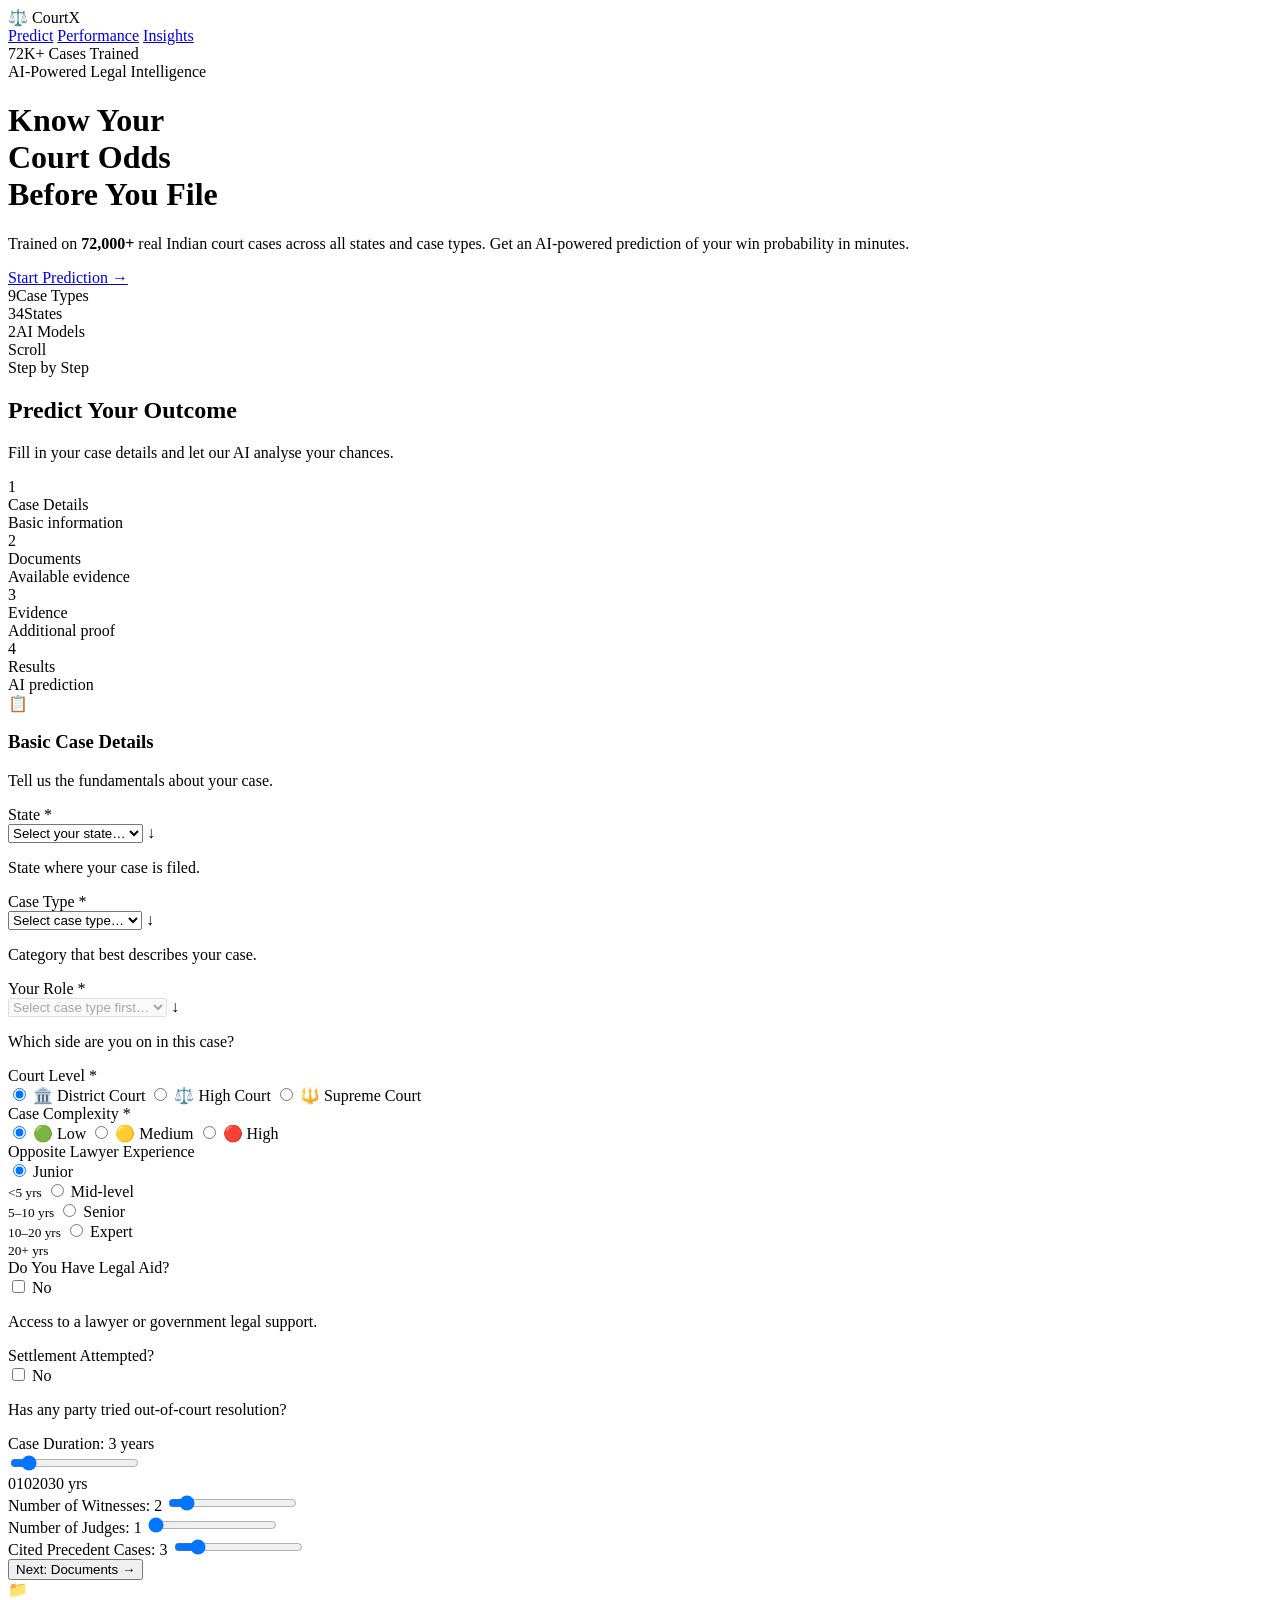
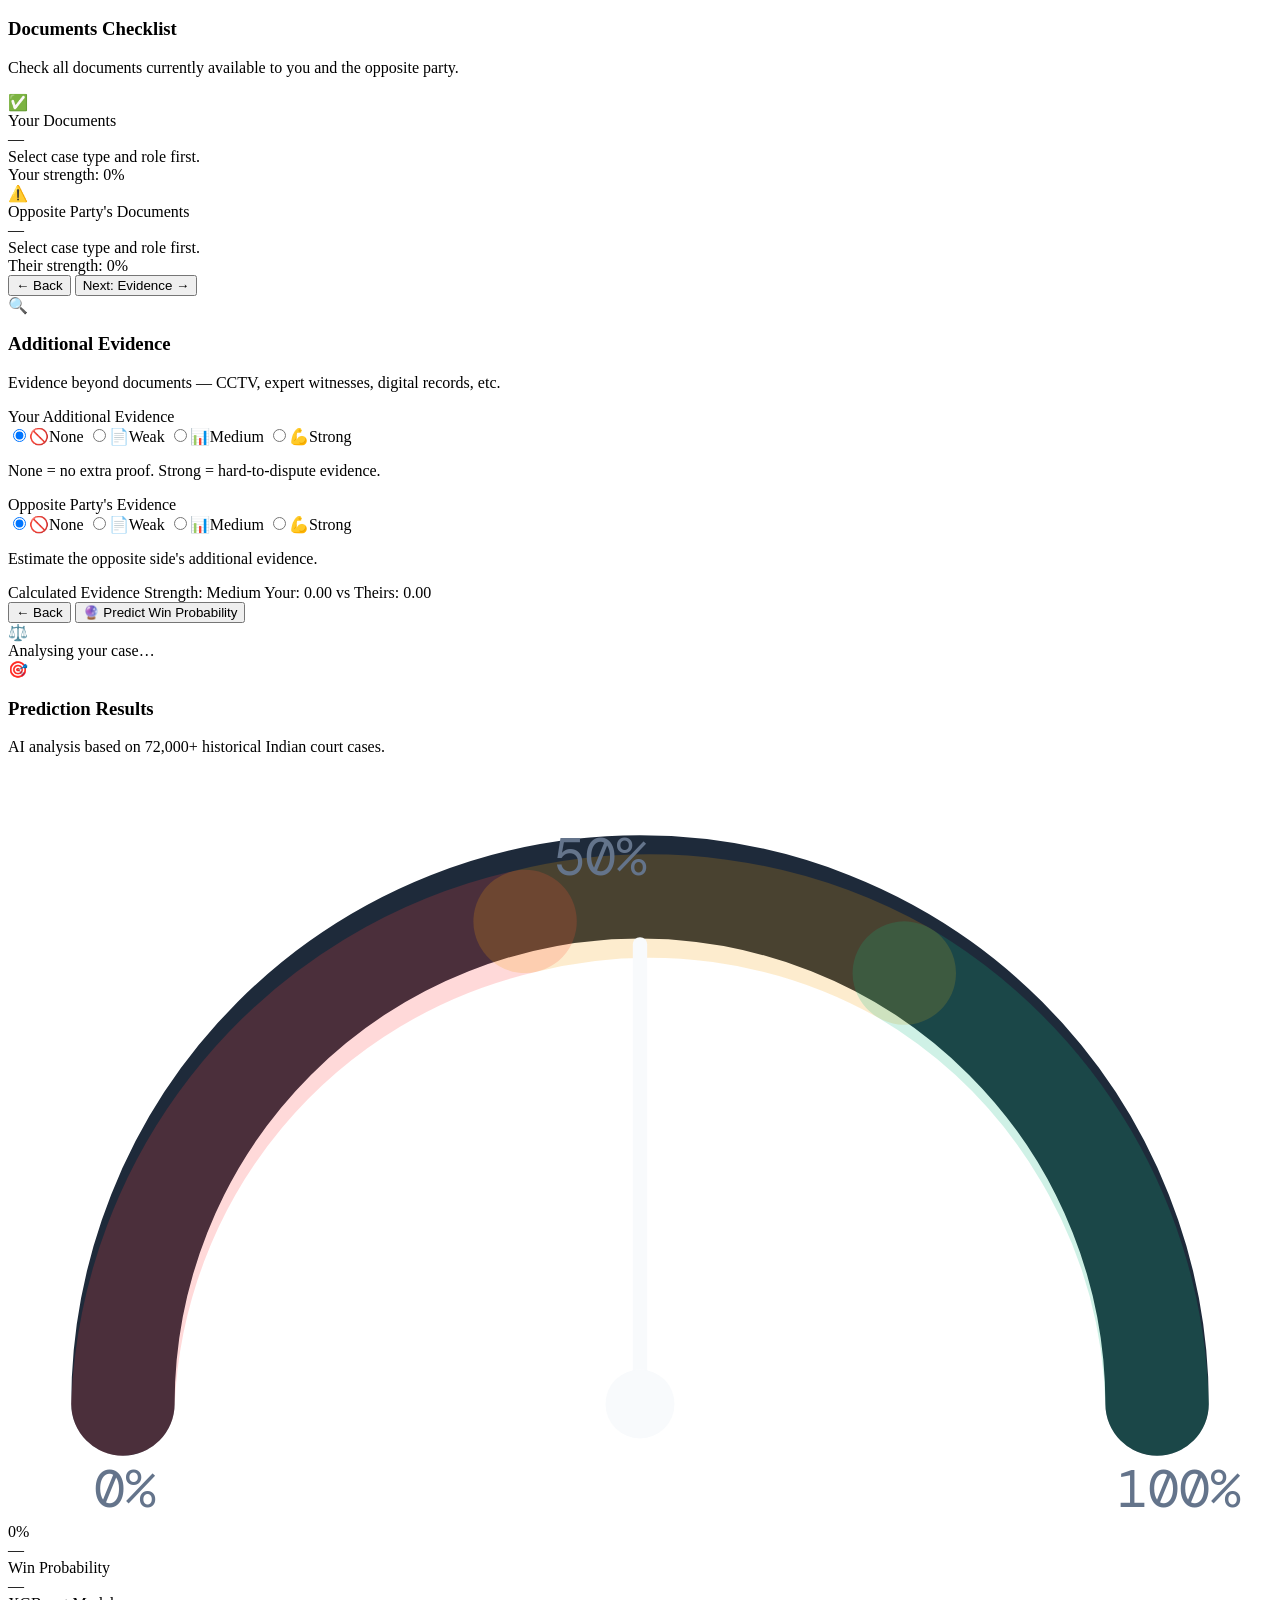
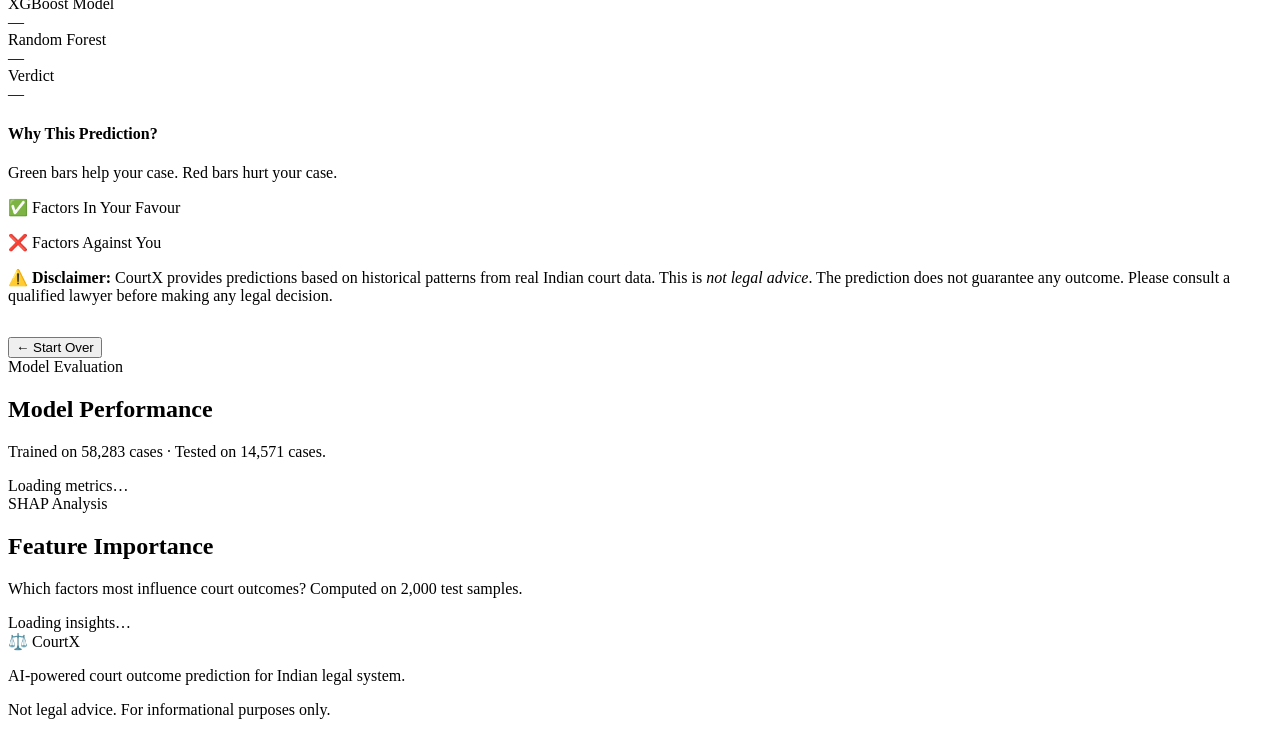
==== templates/index.html @ 35b973b7 "first commit" ====
<!DOCTYPE html>
<html lang="en">
<head>
  <meta charset="UTF-8" />
  <meta name="viewport" content="width=device-width, initial-scale=1.0" />
  <title>CourtX — AI Court Case Predictor</title>
  <link rel="preconnect" href="https://fonts.googleapis.com" />
  <link href="https://fonts.googleapis.com/css2?family=Playfair+Display:wght@400;700;900&family=DM+Sans:wght@300;400;500;600&family=DM+Mono:wght@400;500&display=swap" rel="stylesheet" />
  <link rel="stylesheet" href="/static/css/style.css" />
</head>
<body>

  <!-- ── NOISE OVERLAY ── -->
  <div class="noise-overlay"></div>

  <!-- ── CURSOR ── -->
  <div class="cursor" id="cursor"></div>
  <div class="cursor-dot" id="cursorDot"></div>

  <!-- ══════════════════════════════════════ HERO ══════════════════════════════════════ -->
  <header class="hero" id="hero">
    <nav class="nav">
      <div class="logo">
        <span class="logo-icon">⚖️</span>
        <span class="logo-text">CourtX</span>
      </div>
      <div class="nav-links">
        <a href="#predict" class="nav-link">Predict</a>
        <a href="#performance" class="nav-link">Performance</a>
        <a href="#importance" class="nav-link">Insights</a>
      </div>
      <div class="nav-badge">72K+ Cases Trained</div>
    </nav>

    <div class="hero-content">
      <div class="hero-badge animate-in" style="--delay:0.1s">
        <span class="badge-dot"></span>
        AI-Powered Legal Intelligence
      </div>
      <h1 class="hero-title animate-in" style="--delay:0.2s">
        Know Your<br />
        <span class="title-accent">Court Odds</span><br />
        Before You File
      </h1>
      <p class="hero-sub animate-in" style="--delay:0.4s">
        Trained on <strong>72,000+</strong> real Indian court cases across all states and case types.
        Get an AI-powered prediction of your win probability in minutes.
      </p>
      <div class="hero-cta animate-in" style="--delay:0.6s">
        <a href="#predict" class="btn-primary">Start Prediction →</a>
        <div class="hero-stat-row">
          <div class="hero-stat"><span class="stat-num">9</span><span class="stat-label">Case Types</span></div>
          <div class="hero-stat"><span class="stat-num">34</span><span class="stat-label">States</span></div>
          <div class="hero-stat"><span class="stat-num">2</span><span class="stat-label">AI Models</span></div>
        </div>
      </div>
    </div>

    <div class="hero-visual">
      <div class="scale-anim">
        <div class="scale-left"></div>
        <div class="scale-beam"></div>
        <div class="scale-right"></div>
        <div class="scale-stand"></div>
      </div>
      <div class="orbit orbit-1"></div>
      <div class="orbit orbit-2"></div>
      <div class="orbit orbit-3"></div>
    </div>

    <div class="scroll-hint">
      <div class="scroll-line"></div>
      <span>Scroll</span>
    </div>
  </header>

  <!-- ══════════════════════════════════════ PREDICT SECTION ══════════════════════════════════════ -->
  <section class="section predict-section" id="predict">
    <div class="container">
      <div class="section-header">
        <span class="section-tag">Step by Step</span>
        <h2 class="section-title">Predict Your Outcome</h2>
        <p class="section-sub">Fill in your case details and let our AI analyse your chances.</p>
      </div>

      <!-- STEPPER -->
      <div class="stepper">
        <div class="step active" data-step="1">
          <div class="step-circle">1</div>
          <div class="step-info">
            <div class="step-name">Case Details</div>
            <div class="step-desc">Basic information</div>
          </div>
        </div>
        <div class="step-connector"></div>
        <div class="step" data-step="2">
          <div class="step-circle">2</div>
          <div class="step-info">
            <div class="step-name">Documents</div>
            <div class="step-desc">Available evidence</div>
          </div>
        </div>
        <div class="step-connector"></div>
        <div class="step" data-step="3">
          <div class="step-circle">3</div>
          <div class="step-info">
            <div class="step-name">Evidence</div>
            <div class="step-desc">Additional proof</div>
          </div>
        </div>
        <div class="step-connector"></div>
        <div class="step" data-step="4">
          <div class="step-circle">4</div>
          <div class="step-info">
            <div class="step-name">Results</div>
            <div class="step-desc">AI prediction</div>
          </div>
        </div>
      </div>

      <!-- FORM PANELS -->
      <div class="form-container">

        <!-- ── STEP 1 ── -->
        <div class="form-panel active" id="panel-1">
          <div class="panel-header">
            <div class="panel-icon">📋</div>
            <div>
              <h3 class="panel-title">Basic Case Details</h3>
              <p class="panel-desc">Tell us the fundamentals about your case.</p>
            </div>
          </div>
          <div class="form-grid">
            <div class="field-group">
              <label class="field-label">State <span class="req">*</span></label>
              <div class="select-wrap">
                <select id="state" class="field-select">
                  <option value="">Select your state…</option>
                </select>
                <span class="select-arrow">↓</span>
              </div>
              <p class="field-hint">State where your case is filed.</p>
            </div>

            <div class="field-group">
              <label class="field-label">Case Type <span class="req">*</span></label>
              <div class="select-wrap">
                <select id="caseType" class="field-select">
                  <option value="">Select case type…</option>
                </select>
                <span class="select-arrow">↓</span>
              </div>
              <p class="field-hint">Category that best describes your case.</p>
            </div>

            <div class="field-group">
              <label class="field-label">Your Role <span class="req">*</span></label>
              <div class="select-wrap">
                <select id="role" class="field-select" disabled>
                  <option value="">Select case type first…</option>
                </select>
                <span class="select-arrow">↓</span>
              </div>
              <p class="field-hint">Which side are you on in this case?</p>
            </div>

            <div class="field-group">
              <label class="field-label">Court Level <span class="req">*</span></label>
              <div class="radio-group">
                <label class="radio-card">
                  <input type="radio" name="courtLevel" value="District Court" checked />
                  <span class="radio-inner">
                    <span class="radio-icon">🏛️</span>
                    <span class="radio-text">District Court</span>
                  </span>
                </label>
                <label class="radio-card">
                  <input type="radio" name="courtLevel" value="High Court" />
                  <span class="radio-inner">
                    <span class="radio-icon">⚖️</span>
                    <span class="radio-text">High Court</span>
                  </span>
                </label>
                <label class="radio-card">
                  <input type="radio" name="courtLevel" value="Supreme Court" />
                  <span class="radio-inner">
                    <span class="radio-icon">🔱</span>
                    <span class="radio-text">Supreme Court</span>
                  </span>
                </label>
              </div>
            </div>

            <div class="field-group">
              <label class="field-label">Case Complexity <span class="req">*</span></label>
              <div class="radio-group">
                <label class="radio-card">
                  <input type="radio" name="complexity" value="Low" checked />
                  <span class="radio-inner">
                    <span class="radio-icon">🟢</span>
                    <span class="radio-text">Low</span>
                  </span>
                </label>
                <label class="radio-card">
                  <input type="radio" name="complexity" value="Medium" />
                  <span class="radio-inner">
                    <span class="radio-icon">🟡</span>
                    <span class="radio-text">Medium</span>
                  </span>
                </label>
                <label class="radio-card">
                  <input type="radio" name="complexity" value="High" />
                  <span class="radio-inner">
                    <span class="radio-icon">🔴</span>
                    <span class="radio-text">High</span>
                  </span>
                </label>
              </div>
            </div>

            <div class="field-group">
              <label class="field-label">Opposite Lawyer Experience</label>
              <div class="radio-group">
                <label class="radio-card">
                  <input type="radio" name="oppLawyer" value="Junior" checked />
                  <span class="radio-inner"><span class="radio-text">Junior<br/><small>&lt;5 yrs</small></span></span>
                </label>
                <label class="radio-card">
                  <input type="radio" name="oppLawyer" value="Mid-level" />
                  <span class="radio-inner"><span class="radio-text">Mid-level<br/><small>5–10 yrs</small></span></span>
                </label>
                <label class="radio-card">
                  <input type="radio" name="oppLawyer" value="Senior" />
                  <span class="radio-inner"><span class="radio-text">Senior<br/><small>10–20 yrs</small></span></span>
                </label>
                <label class="radio-card">
                  <input type="radio" name="oppLawyer" value="Expert" />
                  <span class="radio-inner"><span class="radio-text">Expert<br/><small>20+ yrs</small></span></span>
                </label>
              </div>
            </div>

            <div class="field-group">
              <label class="field-label">Do You Have Legal Aid?</label>
              <div class="toggle-row">
                <label class="toggle-switch">
                  <input type="checkbox" id="legalAid" />
                  <span class="toggle-slider"></span>
                </label>
                <span class="toggle-label" id="legalAidLabel">No</span>
              </div>
              <p class="field-hint">Access to a lawyer or government legal support.</p>
            </div>

            <div class="field-group">
              <label class="field-label">Settlement Attempted?</label>
              <div class="toggle-row">
                <label class="toggle-switch">
                  <input type="checkbox" id="settlement" />
                  <span class="toggle-slider"></span>
                </label>
                <span class="toggle-label" id="settlementLabel">No</span>
              </div>
              <p class="field-hint">Has any party tried out-of-court resolution?</p>
            </div>

            <div class="field-group full-width">
              <label class="field-label">Case Duration: <span id="durationVal" class="slider-val">3 years</span></label>
              <div class="slider-wrap">
                <input type="range" id="duration" min="0" max="30" value="3" class="field-slider" />
                <div class="slider-ticks">
                  <span>0</span><span>10</span><span>20</span><span>30 yrs</span>
                </div>
              </div>
            </div>

            <div class="field-group">
              <label class="field-label">Number of Witnesses: <span id="witnessesVal" class="slider-val">2</span></label>
              <input type="range" id="witnesses" min="0" max="20" value="2" class="field-slider" />
            </div>

            <div class="field-group">
              <label class="field-label">Number of Judges: <span id="benchVal" class="slider-val">1</span></label>
              <input type="range" id="bench" min="1" max="5" value="1" class="field-slider" />
            </div>

            <div class="field-group full-width">
              <label class="field-label">Cited Precedent Cases: <span id="citedVal" class="slider-val">3</span></label>
              <input type="range" id="cited" min="0" max="20" value="3" class="field-slider" />
            </div>
          </div>

          <div class="panel-actions">
            <button class="btn-next" onclick="goToStep(2)">Next: Documents →</button>
          </div>
        </div>

        <!-- ── STEP 2 ── -->
        <div class="form-panel" id="panel-2">
          <div class="panel-header">
            <div class="panel-icon">📁</div>
            <div>
              <h3 class="panel-title">Documents Checklist</h3>
              <p class="panel-desc">Check all documents currently available to you and the opposite party.</p>
            </div>
          </div>

          <div class="doc-grid">
            <div class="doc-column your-docs">
              <div class="doc-col-header">
                <span class="doc-col-icon your">✅</span>
                <div>
                  <div class="doc-col-title">Your Documents</div>
                  <div class="doc-col-sub" id="yourRoleLabel">—</div>
                </div>
              </div>
              <div class="doc-list" id="yourDocList">
                <div class="doc-empty">Select case type and role first.</div>
              </div>
              <div class="doc-progress-wrap">
                <div class="doc-progress-label">Your strength: <span id="yourDocPct">0%</span></div>
                <div class="doc-progress-bar"><div class="doc-progress-fill your" id="yourDocBar" style="width:0%"></div></div>
              </div>
            </div>

            <div class="doc-column opp-docs">
              <div class="doc-col-header">
                <span class="doc-col-icon opp">⚠️</span>
                <div>
                  <div class="doc-col-title">Opposite Party's Documents</div>
                  <div class="doc-col-sub" id="oppRoleLabel">—</div>
                </div>
              </div>
              <div class="doc-list" id="oppDocList">
                <div class="doc-empty">Select case type and role first.</div>
              </div>
              <div class="doc-progress-wrap">
                <div class="doc-progress-label">Their strength: <span id="oppDocPct">0%</span></div>
                <div class="doc-progress-bar"><div class="doc-progress-fill opp" id="oppDocBar" style="width:0%"></div></div>
              </div>
            </div>
          </div>

          <div class="panel-actions">
            <button class="btn-back" onclick="goToStep(1)">← Back</button>
            <button class="btn-next" onclick="goToStep(3)">Next: Evidence →</button>
          </div>
        </div>

        <!-- ── STEP 3 ── -->
        <div class="form-panel" id="panel-3">
          <div class="panel-header">
            <div class="panel-icon">🔍</div>
            <div>
              <h3 class="panel-title">Additional Evidence</h3>
              <p class="panel-desc">Evidence beyond documents — CCTV, expert witnesses, digital records, etc.</p>
            </div>
          </div>

          <div class="evidence-grid">
            <div class="evidence-card">
              <div class="evidence-card-title">Your Additional Evidence</div>
              <div class="evidence-options" id="yourEvidenceOptions">
                <label class="evidence-opt"><input type="radio" name="yourEvidence" value="None" checked /><span class="eo-box"><span class="eo-icon">🚫</span>None</span></label>
                <label class="evidence-opt"><input type="radio" name="yourEvidence" value="Weak" /><span class="eo-box"><span class="eo-icon">📄</span>Weak</span></label>
                <label class="evidence-opt"><input type="radio" name="yourEvidence" value="Medium" /><span class="eo-box"><span class="eo-icon">📊</span>Medium</span></label>
                <label class="evidence-opt"><input type="radio" name="yourEvidence" value="Strong" /><span class="eo-box"><span class="eo-icon">💪</span>Strong</span></label>
              </div>
              <p class="field-hint">None = no extra proof. Strong = hard-to-dispute evidence.</p>
            </div>

            <div class="evidence-card">
              <div class="evidence-card-title">Opposite Party's Evidence</div>
              <div class="evidence-options">
                <label class="evidence-opt"><input type="radio" name="oppEvidence" value="None" checked /><span class="eo-box"><span class="eo-icon">🚫</span>None</span></label>
                <label class="evidence-opt"><input type="radio" name="oppEvidence" value="Weak" /><span class="eo-box"><span class="eo-icon">📄</span>Weak</span></label>
                <label class="evidence-opt"><input type="radio" name="oppEvidence" value="Medium" /><span class="eo-box"><span class="eo-icon">📊</span>Medium</span></label>
                <label class="evidence-opt"><input type="radio" name="oppEvidence" value="Strong" /><span class="eo-box"><span class="eo-icon">💪</span>Strong</span></label>
              </div>
              <p class="field-hint">Estimate the opposite side's additional evidence.</p>
            </div>
          </div>

          <div class="evidence-summary" id="evidenceSummary">
            <span class="ev-label">Calculated Evidence Strength:</span>
            <span class="ev-badge" id="evidenceBadge">Medium</span>
            <span class="ev-score" id="evidenceScore">Your: 0.00 vs Theirs: 0.00</span>
          </div>

          <div class="panel-actions">
            <button class="btn-back" onclick="goToStep(2)">← Back</button>
            <button class="btn-predict" onclick="runPrediction()">
              <span class="predict-icon">🔮</span> Predict Win Probability
            </button>
          </div>
        </div>

        <!-- ── STEP 4 (Results) ── -->
        <div class="form-panel" id="panel-4">
          <div id="loadingState" class="loading-state">
            <div class="loading-scales">⚖️</div>
            <div class="loading-text">Analysing your case…</div>
            <div class="loading-bar"><div class="loading-fill"></div></div>
          </div>

          <div id="resultsState" class="results-state hidden">
            <div class="results-header">
              <div class="panel-icon">🎯</div>
              <div>
                <h3 class="panel-title">Prediction Results</h3>
                <p class="panel-desc">AI analysis based on 72,000+ historical Indian court cases.</p>
              </div>
            </div>

            <!-- Gauge -->
            <div class="gauge-section">
              <div class="gauge-container">
                <svg class="gauge-svg" viewBox="0 0 220 130" xmlns="http://www.w3.org/2000/svg">
                  <defs>
                    <linearGradient id="gaugeGradWeak" x1="0%" y1="0%" x2="100%">
                      <stop offset="0%" style="stop-color:#ff4444"/>
                      <stop offset="100%" style="stop-color:#ff8844"/>
                    </linearGradient>
                    <linearGradient id="gaugeGradMod" x1="0%" y1="0%" x2="100%">
                      <stop offset="0%" style="stop-color:#f59e0b"/>
                      <stop offset="100%" style="stop-color:#fbbf24"/>
                    </linearGradient>
                    <linearGradient id="gaugeGradStr" x1="0%" y1="0%" x2="100%">
                      <stop offset="0%" style="stop-color:#10b981"/>
                      <stop offset="100%" style="stop-color:#34d399"/>
                    </linearGradient>
                  </defs>
                  <!-- BG arc -->
                  <path d="M 20 110 A 90 90 0 0 1 200 110" fill="none" stroke="#1e2a3a" stroke-width="18" stroke-linecap="round"/>
                  <!-- Colored arc zones -->
                  <path d="M 20 110 A 90 90 0 0 1 90 26" fill="none" stroke="#ff444433" stroke-width="18" stroke-linecap="round"/>
                  <path d="M 90 26 A 90 90 0 0 1 156 35" fill="none" stroke="#f59e0b33" stroke-width="18" stroke-linecap="round"/>
                  <path d="M 156 35 A 90 90 0 0 1 200 110" fill="none" stroke="#10b98133" stroke-width="18" stroke-linecap="round"/>
                  <!-- Active arc -->
                  <path id="gaugeArc" d="M 20 110 A 90 90 0 0 1 20 110" fill="none" stroke="url(#gaugeGradStr)" stroke-width="18" stroke-linecap="round"/>
                  <!-- Needle -->
                  <line id="gaugeNeedle" x1="110" y1="110" x2="110" y2="30" stroke="#f8fafc" stroke-width="2.5" stroke-linecap="round"/>
                  <circle cx="110" cy="110" r="6" fill="#f8fafc"/>
                  <!-- Labels -->
                  <text x="15" y="128" font-size="9" fill="#64748b" font-family="DM Mono">0%</text>
                  <text x="95" y="18" font-size="9" fill="#64748b" font-family="DM Mono">50%</text>
                  <text x="193" y="128" font-size="9" fill="#64748b" font-family="DM Mono">100%</text>
                </svg>
                <div class="gauge-center">
                  <div class="gauge-pct" id="gaugePct">0%</div>
                  <div class="gauge-verdict" id="gaugeVerdict">—</div>
                </div>
              </div>

              <div class="metrics-grid">
                <div class="metric-card">
                  <div class="metric-label">Win Probability</div>
                  <div class="metric-value" id="metWinProb">—</div>
                </div>
                <div class="metric-card">
                  <div class="metric-label">XGBoost Model</div>
                  <div class="metric-value" id="metXgb">—</div>
                </div>
                <div class="metric-card">
                  <div class="metric-label">Random Forest</div>
                  <div class="metric-value" id="metRf">—</div>
                </div>
                <div class="metric-card">
                  <div class="metric-label">Verdict</div>
                  <div class="metric-value" id="metVerdict">—</div>
                </div>
              </div>
            </div>

            <!-- SHAP Chart -->
            <div class="shap-section">
              <h4 class="shap-title">Why This Prediction?</h4>
              <p class="shap-sub">Green bars help your case. Red bars hurt your case.</p>
              <div class="shap-chart" id="shapChart"></div>
            </div>

            <!-- Factor Summary -->
            <div class="factors-grid">
              <div class="factor-card good">
                <div class="factor-header">✅ Factors In Your Favour</div>
                <ul class="factor-list" id="posFactors"></ul>
              </div>
              <div class="factor-card bad">
                <div class="factor-header">❌ Factors Against You</div>
                <ul class="factor-list" id="negFactors"></ul>
              </div>
            </div>

            <!-- Doc Summary -->
            <div class="doc-summary-section" id="docSummarySection"></div>

            <!-- Disclaimer -->
            <div class="disclaimer">
              ⚠️ <strong>Disclaimer:</strong> CourtX provides predictions based on historical patterns from real Indian court data.
              This is <em>not legal advice</em>. The prediction does not guarantee any outcome.
              Please consult a qualified lawyer before making any legal decision.
            </div>

            <div class="panel-actions" style="margin-top:2rem">
              <button class="btn-back" onclick="goToStep(1)">← Start Over</button>
            </div>
          </div>
        </div>

      </div><!-- end form-container -->
    </div>
  </section>

  <!-- ══════════════════════════════════════ PERFORMANCE ══════════════════════════════════════ -->
  <section class="section performance-section" id="performance">
    <div class="container">
      <div class="section-header">
        <span class="section-tag">Model Evaluation</span>
        <h2 class="section-title">Model Performance</h2>
        <p class="section-sub">Trained on 58,283 cases · Tested on 14,571 cases.</p>
      </div>
      <div id="metricsContainer" class="metrics-container">
        <div class="loading-inline">Loading metrics…</div>
      </div>
    </div>
  </section>

  <!-- ══════════════════════════════════════ FEATURE IMPORTANCE ══════════════════════════════════════ -->
  <section class="section importance-section" id="importance">
    <div class="container">
      <div class="section-header">
        <span class="section-tag">SHAP Analysis</span>
        <h2 class="section-title">Feature Importance</h2>
        <p class="section-sub">Which factors most influence court outcomes? Computed on 2,000 test samples.</p>
      </div>
      <div id="importanceContainer" class="importance-container">
        <div class="loading-inline">Loading insights…</div>
      </div>
    </div>
  </section>

  <!-- ══════════════════════════════════════ FOOTER ══════════════════════════════════════ -->
  <footer class="footer">
    <div class="footer-logo">⚖️ CourtX</div>
    <p class="footer-caption">AI-powered court outcome prediction for Indian legal system.</p>
    <p class="footer-legal">Not legal advice. For informational purposes only.</p>
  </footer>

  <script src="/static/js/script.js"></script>
</body>
</html>
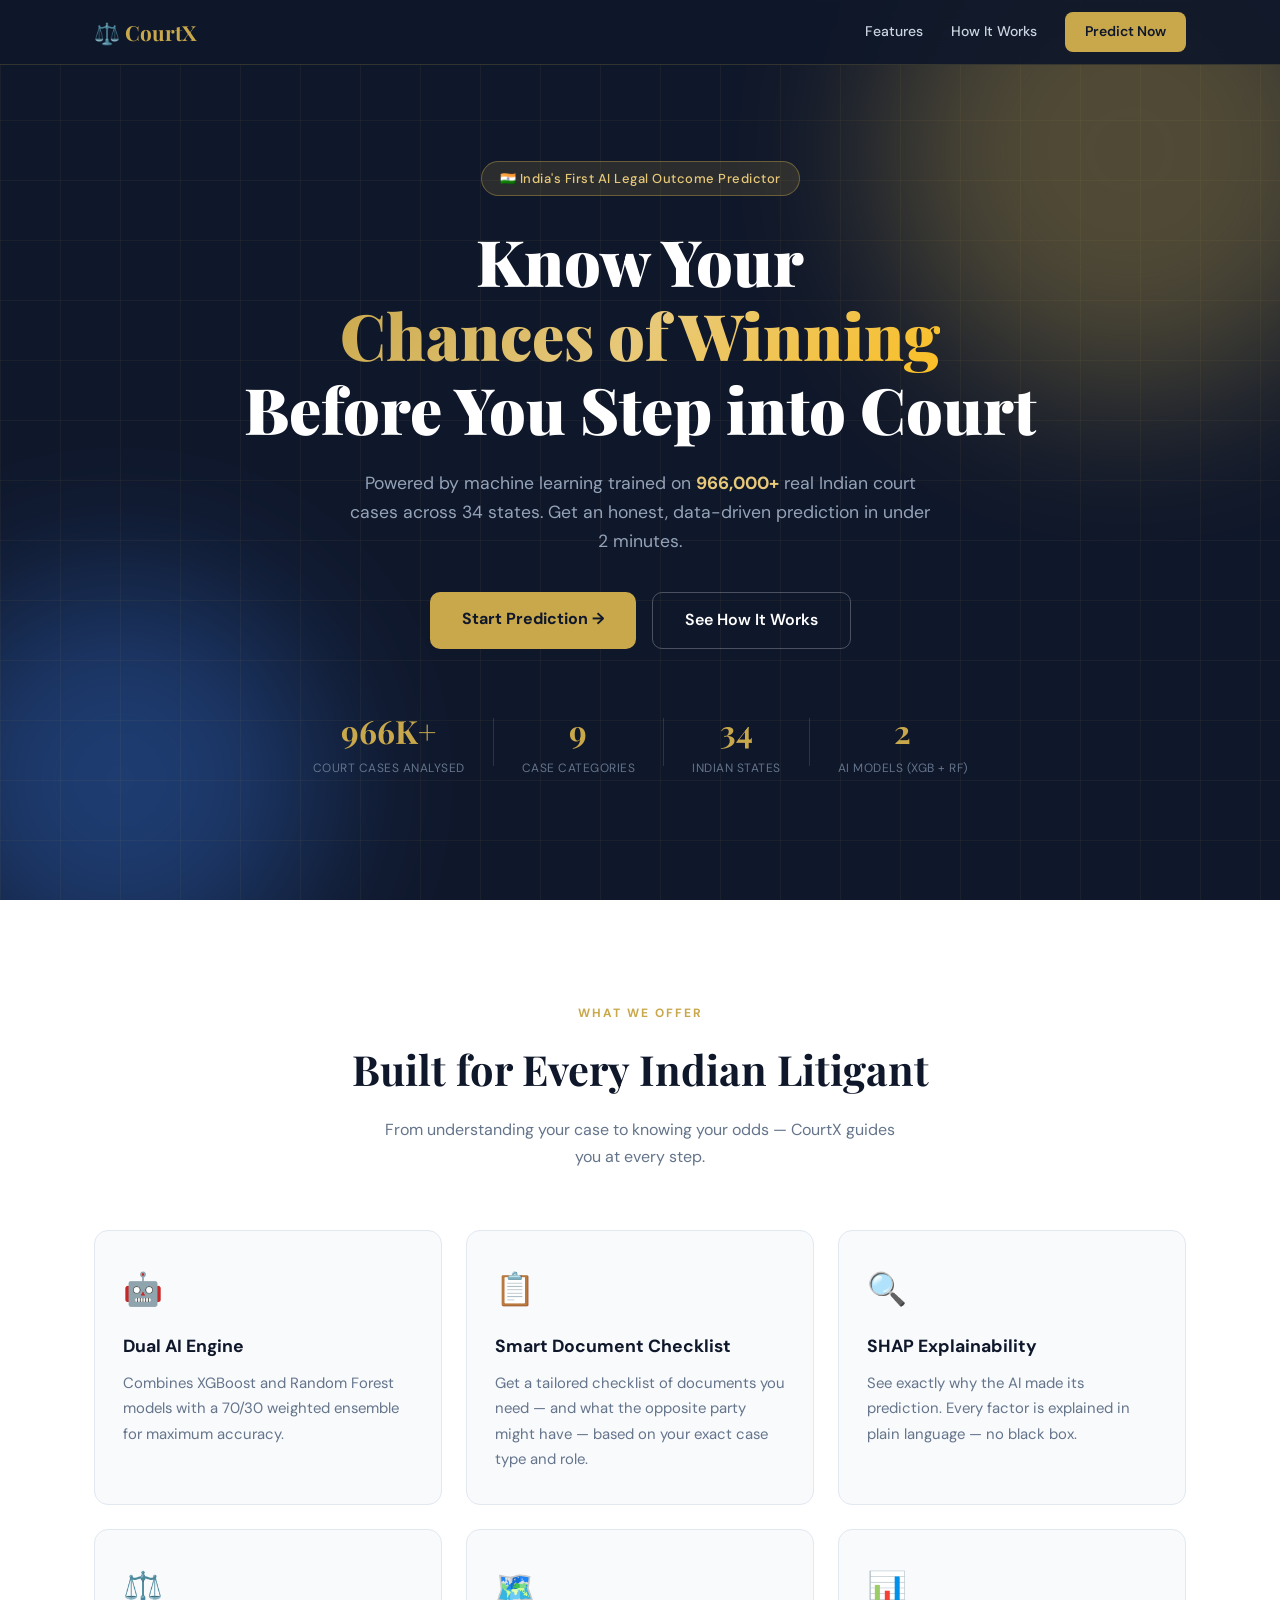
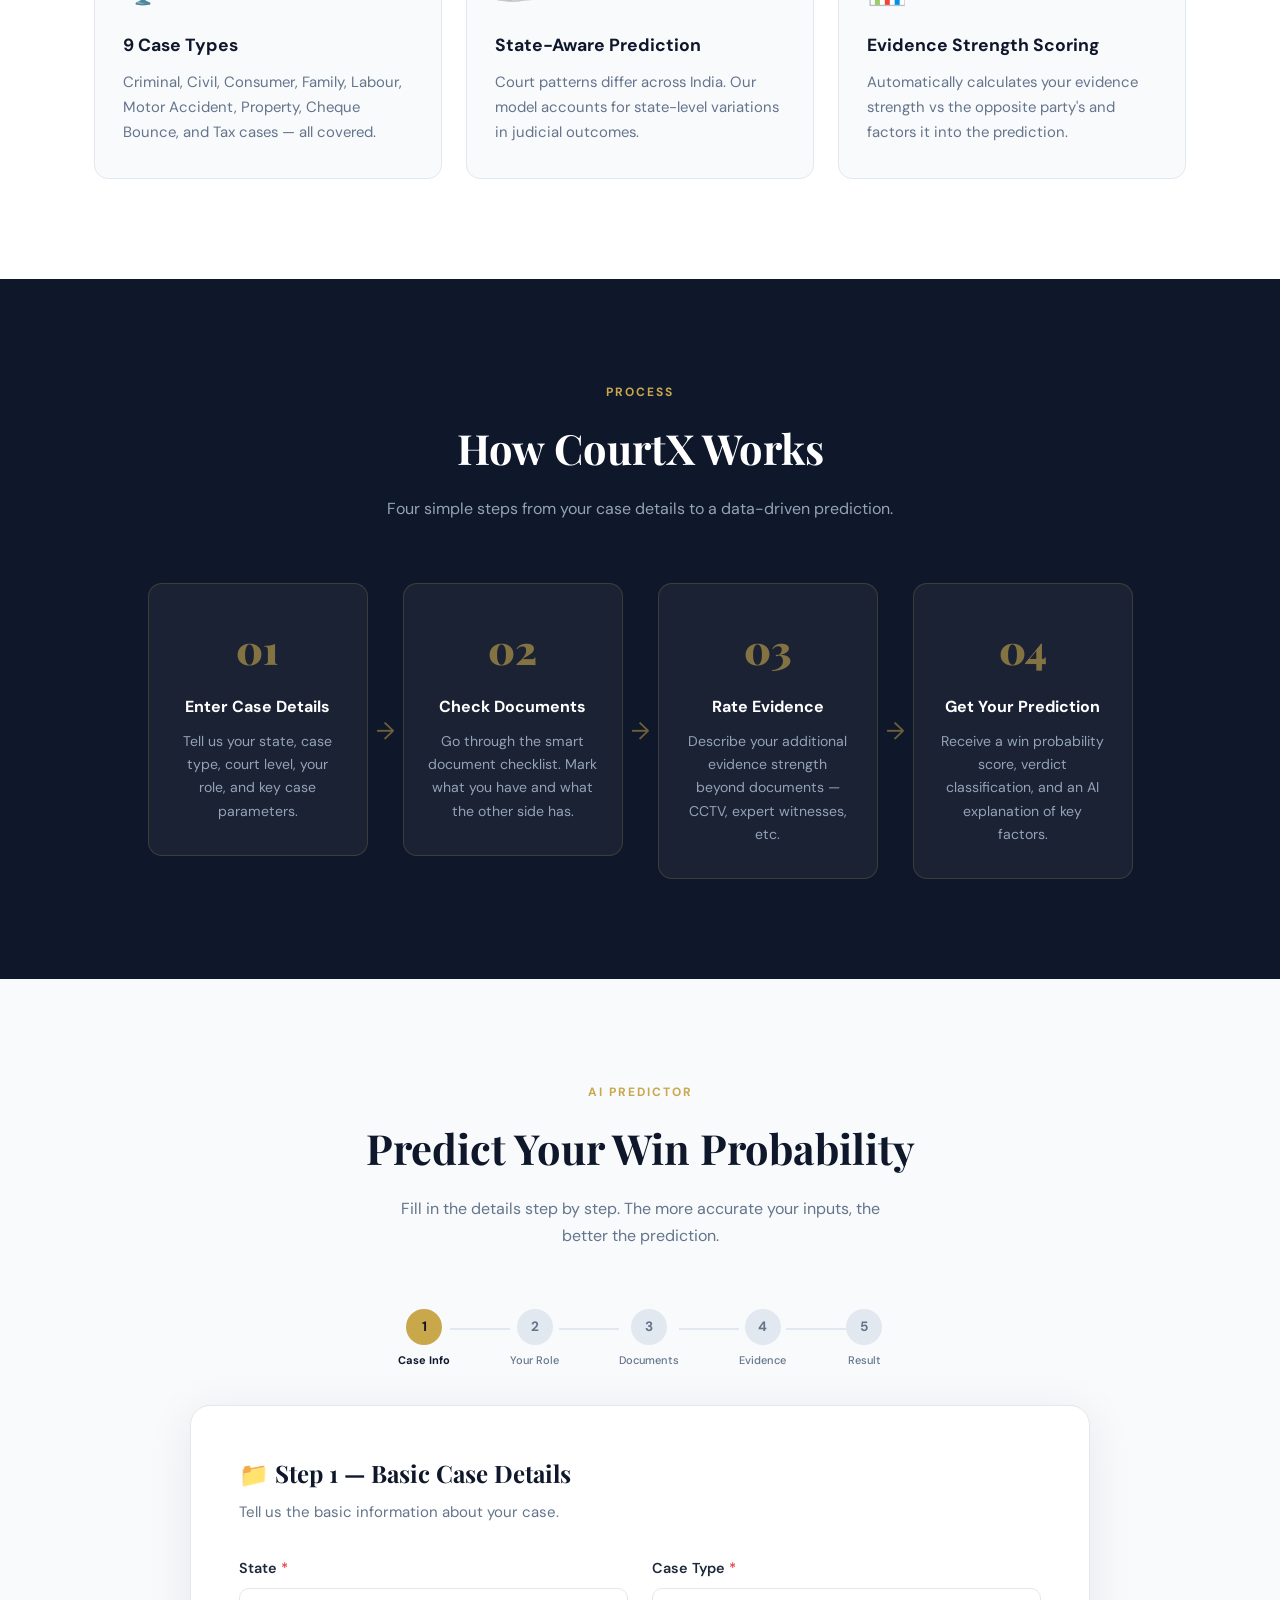
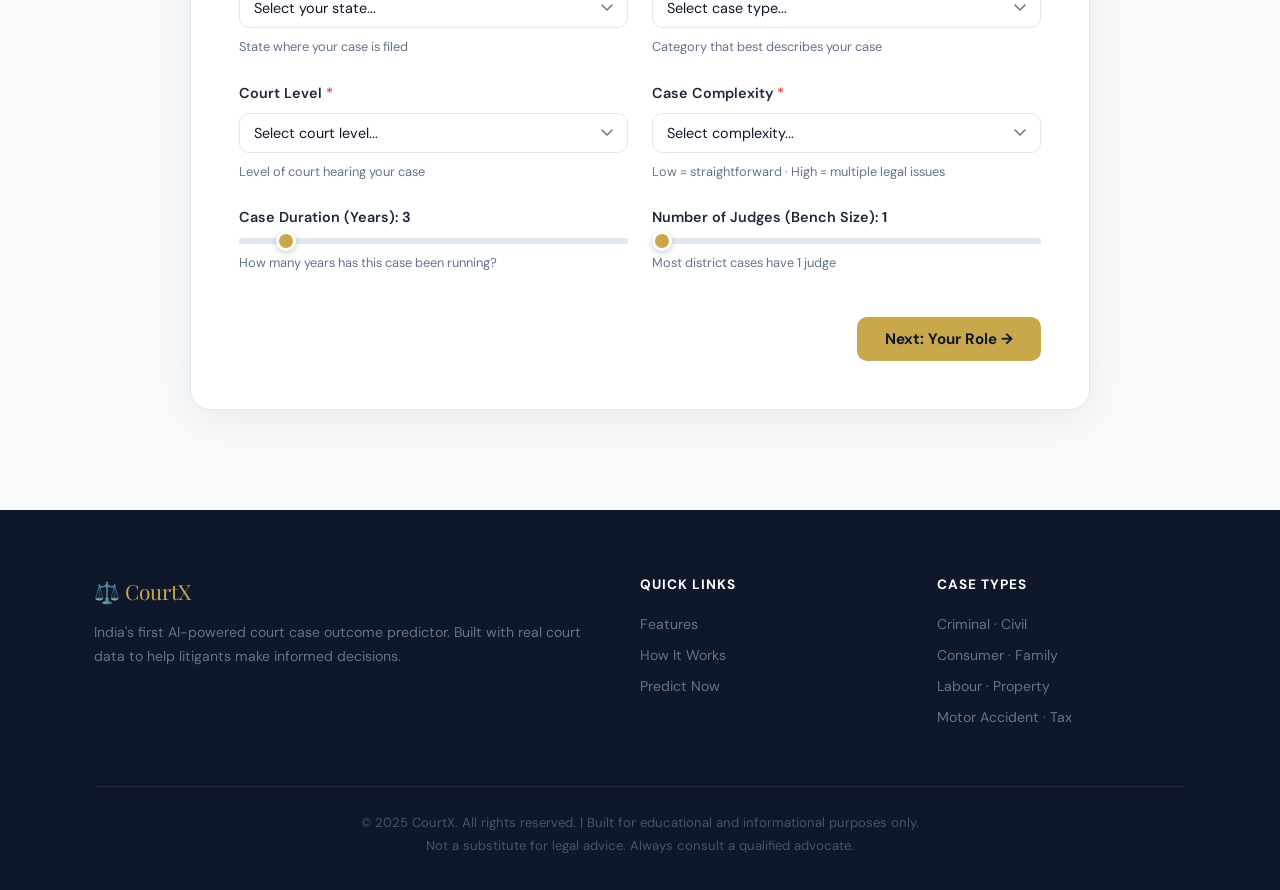
==== commit 2855cf80: "updated project" ====
--- a/templates/index.html
+++ b/templates/index.html
@@ -3,549 +3,450 @@
 <head>
   <meta charset="UTF-8" />
   <meta name="viewport" content="width=device-width, initial-scale=1.0" />
-  <title>CourtX — AI Court Case Predictor</title>
+  <title>CourtX — AI Court Case Outcome Predictor</title>
   <link rel="preconnect" href="https://fonts.googleapis.com" />
-  <link href="https://fonts.googleapis.com/css2?family=Playfair+Display:wght@400;700;900&family=DM+Sans:wght@300;400;500;600&family=DM+Mono:wght@400;500&display=swap" rel="stylesheet" />
+  <link rel="preconnect" href="https://fonts.gstatic.com" crossorigin />
+  <link href="https://fonts.googleapis.com/css2?family=Playfair+Display:wght@700;900&family=DM+Sans:wght@300;400;500;600&display=swap" rel="stylesheet" />
   <link rel="stylesheet" href="/static/css/style.css" />
 </head>
 <body>
 
-  <!-- ── NOISE OVERLAY ── -->
-  <div class="noise-overlay"></div>
-
-  <!-- ── CURSOR ── -->
-  <div class="cursor" id="cursor"></div>
-  <div class="cursor-dot" id="cursorDot"></div>
-
-  <!-- ══════════════════════════════════════ HERO ══════════════════════════════════════ -->
-  <header class="hero" id="hero">
-    <nav class="nav">
-      <div class="logo">
-        <span class="logo-icon">⚖️</span>
-        <span class="logo-text">CourtX</span>
-      </div>
+  <!-- ══ NAVBAR ══ -->
+  <nav class="navbar">
+    <div class="nav-inner">
+      <a class="nav-logo" href="#">⚖️ CourtX</a>
       <div class="nav-links">
-        <a href="#predict" class="nav-link">Predict</a>
-        <a href="#performance" class="nav-link">Performance</a>
-        <a href="#importance" class="nav-link">Insights</a>
-      </div>
-      <div class="nav-badge">72K+ Cases Trained</div>
-    </nav>
-
+        <a href="#features">Features</a>
+        <a href="#how-it-works">How It Works</a>
+        <a href="#predictor" class="nav-cta">Predict Now</a>
+      </div>
+    </div>
+  </nav>
+
+  <!-- ══ HERO ══ -->
+  <section class="hero" id="home">
+    <div class="hero-bg">
+      <div class="hero-orb orb1"></div>
+      <div class="hero-orb orb2"></div>
+      <div class="hero-grid"></div>
+    </div>
     <div class="hero-content">
-      <div class="hero-badge animate-in" style="--delay:0.1s">
-        <span class="badge-dot"></span>
-        AI-Powered Legal Intelligence
-      </div>
-      <h1 class="hero-title animate-in" style="--delay:0.2s">
-        Know Your<br />
-        <span class="title-accent">Court Odds</span><br />
-        Before You File
+      <div class="hero-badge">🇮🇳 India's First AI Legal Outcome Predictor</div>
+      <h1 class="hero-title">
+        Know Your<br /><span class="gradient-text">Chances of Winning</span><br />Before You Step into Court
       </h1>
-      <p class="hero-sub animate-in" style="--delay:0.4s">
-        Trained on <strong>72,000+</strong> real Indian court cases across all states and case types.
-        Get an AI-powered prediction of your win probability in minutes.
+      <p class="hero-sub">
+        Powered by machine learning trained on <strong>966,000+</strong> real Indian court cases across 34 states. Get an honest, data-driven prediction in under 2 minutes.
       </p>
-      <div class="hero-cta animate-in" style="--delay:0.6s">
-        <a href="#predict" class="btn-primary">Start Prediction →</a>
-        <div class="hero-stat-row">
-          <div class="hero-stat"><span class="stat-num">9</span><span class="stat-label">Case Types</span></div>
-          <div class="hero-stat"><span class="stat-num">34</span><span class="stat-label">States</span></div>
-          <div class="hero-stat"><span class="stat-num">2</span><span class="stat-label">AI Models</span></div>
-        </div>
-      </div>
-    </div>
-
-    <div class="hero-visual">
-      <div class="scale-anim">
-        <div class="scale-left"></div>
-        <div class="scale-beam"></div>
-        <div class="scale-right"></div>
-        <div class="scale-stand"></div>
-      </div>
-      <div class="orbit orbit-1"></div>
-      <div class="orbit orbit-2"></div>
-      <div class="orbit orbit-3"></div>
-    </div>
-
-    <div class="scroll-hint">
-      <div class="scroll-line"></div>
-      <span>Scroll</span>
-    </div>
-  </header>
-
-  <!-- ══════════════════════════════════════ PREDICT SECTION ══════════════════════════════════════ -->
-  <section class="section predict-section" id="predict">
+      <div class="hero-actions">
+        <a href="#predictor" class="btn-primary">Start Prediction →</a>
+        <a href="#how-it-works" class="btn-ghost">See How It Works</a>
+      </div>
+      <div class="hero-stats">
+        <div class="stat"><span class="stat-num">966K+</span><span class="stat-label">Court Cases Analysed</span></div>
+        <div class="stat-div"></div>
+        <div class="stat"><span class="stat-num">9</span><span class="stat-label">Case Categories</span></div>
+        <div class="stat-div"></div>
+        <div class="stat"><span class="stat-num">34</span><span class="stat-label">Indian States</span></div>
+        <div class="stat-div"></div>
+        <div class="stat"><span class="stat-num">2</span><span class="stat-label">AI Models (XGB + RF)</span></div>
+      </div>
+    </div>
+  </section>
+
+  <!-- ══ FEATURES ══ -->
+  <section class="features-section" id="features">
     <div class="container">
       <div class="section-header">
-        <span class="section-tag">Step by Step</span>
-        <h2 class="section-title">Predict Your Outcome</h2>
-        <p class="section-sub">Fill in your case details and let our AI analyse your chances.</p>
-      </div>
-
-      <!-- STEPPER -->
-      <div class="stepper">
-        <div class="step active" data-step="1">
-          <div class="step-circle">1</div>
-          <div class="step-info">
-            <div class="step-name">Case Details</div>
-            <div class="step-desc">Basic information</div>
-          </div>
-        </div>
-        <div class="step-connector"></div>
-        <div class="step" data-step="2">
-          <div class="step-circle">2</div>
-          <div class="step-info">
-            <div class="step-name">Documents</div>
-            <div class="step-desc">Available evidence</div>
-          </div>
-        </div>
-        <div class="step-connector"></div>
-        <div class="step" data-step="3">
-          <div class="step-circle">3</div>
-          <div class="step-info">
-            <div class="step-name">Evidence</div>
-            <div class="step-desc">Additional proof</div>
-          </div>
-        </div>
-        <div class="step-connector"></div>
-        <div class="step" data-step="4">
-          <div class="step-circle">4</div>
-          <div class="step-info">
-            <div class="step-name">Results</div>
-            <div class="step-desc">AI prediction</div>
-          </div>
-        </div>
-      </div>
-
-      <!-- FORM PANELS -->
-      <div class="form-container">
-
-        <!-- ── STEP 1 ── -->
-        <div class="form-panel active" id="panel-1">
-          <div class="panel-header">
-            <div class="panel-icon">📋</div>
-            <div>
-              <h3 class="panel-title">Basic Case Details</h3>
-              <p class="panel-desc">Tell us the fundamentals about your case.</p>
-            </div>
-          </div>
+        <span class="section-tag">What We Offer</span>
+        <h2>Built for Every Indian Litigant</h2>
+        <p>From understanding your case to knowing your odds — CourtX guides you at every step.</p>
+      </div>
+      <div class="features-grid">
+        <div class="feat-card">
+          <div class="feat-icon">🤖</div>
+          <h3>Dual AI Engine</h3>
+          <p>Combines XGBoost and Random Forest models with a 70/30 weighted ensemble for maximum accuracy.</p>
+        </div>
+        <div class="feat-card">
+          <div class="feat-icon">📋</div>
+          <h3>Smart Document Checklist</h3>
+          <p>Get a tailored checklist of documents you need — and what the opposite party might have — based on your exact case type and role.</p>
+        </div>
+        <div class="feat-card">
+          <div class="feat-icon">🔍</div>
+          <h3>SHAP Explainability</h3>
+          <p>See exactly why the AI made its prediction. Every factor is explained in plain language — no black box.</p>
+        </div>
+        <div class="feat-card">
+          <div class="feat-icon">⚖️</div>
+          <h3>9 Case Types</h3>
+          <p>Criminal, Civil, Consumer, Family, Labour, Motor Accident, Property, Cheque Bounce, and Tax cases — all covered.</p>
+        </div>
+        <div class="feat-card">
+          <div class="feat-icon">🗺️</div>
+          <h3>State-Aware Prediction</h3>
+          <p>Court patterns differ across India. Our model accounts for state-level variations in judicial outcomes.</p>
+        </div>
+        <div class="feat-card">
+          <div class="feat-icon">📊</div>
+          <h3>Evidence Strength Scoring</h3>
+          <p>Automatically calculates your evidence strength vs the opposite party's and factors it into the prediction.</p>
+        </div>
+      </div>
+    </div>
+  </section>
+
+  <!-- ══ HOW IT WORKS ══ -->
+  <section class="how-section" id="how-it-works">
+    <div class="container">
+      <div class="section-header">
+        <span class="section-tag">Process</span>
+        <h2>How CourtX Works</h2>
+        <p>Four simple steps from your case details to a data-driven prediction.</p>
+      </div>
+      <div class="steps-row">
+        <div class="step-card">
+          <div class="step-num">01</div>
+          <h4>Enter Case Details</h4>
+          <p>Tell us your state, case type, court level, your role, and key case parameters.</p>
+        </div>
+        <div class="step-arrow">→</div>
+        <div class="step-card">
+          <div class="step-num">02</div>
+          <h4>Check Documents</h4>
+          <p>Go through the smart document checklist. Mark what you have and what the other side has.</p>
+        </div>
+        <div class="step-arrow">→</div>
+        <div class="step-card">
+          <div class="step-num">03</div>
+          <h4>Rate Evidence</h4>
+          <p>Describe your additional evidence strength beyond documents — CCTV, expert witnesses, etc.</p>
+        </div>
+        <div class="step-arrow">→</div>
+        <div class="step-card">
+          <div class="step-num">04</div>
+          <h4>Get Your Prediction</h4>
+          <p>Receive a win probability score, verdict classification, and an AI explanation of key factors.</p>
+        </div>
+      </div>
+    </div>
+  </section>
+
+  <!-- ══ PREDICTOR ══ -->
+  <section class="predictor-section" id="predictor">
+    <div class="container">
+      <div class="section-header">
+        <span class="section-tag">AI Predictor</span>
+        <h2>Predict Your Win Probability</h2>
+        <p>Fill in the details step by step. The more accurate your inputs, the better the prediction.</p>
+      </div>
+
+      <!-- Progress Bar -->
+      <div class="progress-bar-wrap">
+        <div class="progress-steps">
+          <div class="ps active" data-step="1"><span class="ps-num">1</span><span class="ps-label">Case Info</span></div>
+          <div class="ps-line"></div>
+          <div class="ps" data-step="2"><span class="ps-num">2</span><span class="ps-label">Your Role</span></div>
+          <div class="ps-line"></div>
+          <div class="ps" data-step="3"><span class="ps-num">3</span><span class="ps-label">Documents</span></div>
+          <div class="ps-line"></div>
+          <div class="ps" data-step="4"><span class="ps-num">4</span><span class="ps-label">Evidence</span></div>
+          <div class="ps-line"></div>
+          <div class="ps" data-step="5"><span class="ps-num">5</span><span class="ps-label">Result</span></div>
+        </div>
+      </div>
+
+      <div class="predictor-card">
+
+        <!-- STEP 1: BASIC CASE DETAILS -->
+        <div class="form-step active" id="step-1">
+          <h3 class="step-title">📁 Step 1 — Basic Case Details</h3>
+          <p class="step-desc">Tell us the basic information about your case.</p>
           <div class="form-grid">
-            <div class="field-group">
-              <label class="field-label">State <span class="req">*</span></label>
-              <div class="select-wrap">
-                <select id="state" class="field-select">
-                  <option value="">Select your state…</option>
-                </select>
-                <span class="select-arrow">↓</span>
-              </div>
-              <p class="field-hint">State where your case is filed.</p>
-            </div>
-
-            <div class="field-group">
-              <label class="field-label">Case Type <span class="req">*</span></label>
-              <div class="select-wrap">
-                <select id="caseType" class="field-select">
-                  <option value="">Select case type…</option>
-                </select>
-                <span class="select-arrow">↓</span>
-              </div>
-              <p class="field-hint">Category that best describes your case.</p>
-            </div>
-
-            <div class="field-group">
-              <label class="field-label">Your Role <span class="req">*</span></label>
-              <div class="select-wrap">
-                <select id="role" class="field-select" disabled>
-                  <option value="">Select case type first…</option>
-                </select>
-                <span class="select-arrow">↓</span>
-              </div>
-              <p class="field-hint">Which side are you on in this case?</p>
-            </div>
-
-            <div class="field-group">
-              <label class="field-label">Court Level <span class="req">*</span></label>
-              <div class="radio-group">
-                <label class="radio-card">
-                  <input type="radio" name="courtLevel" value="District Court" checked />
-                  <span class="radio-inner">
-                    <span class="radio-icon">🏛️</span>
-                    <span class="radio-text">District Court</span>
-                  </span>
-                </label>
-                <label class="radio-card">
-                  <input type="radio" name="courtLevel" value="High Court" />
-                  <span class="radio-inner">
-                    <span class="radio-icon">⚖️</span>
-                    <span class="radio-text">High Court</span>
-                  </span>
-                </label>
-                <label class="radio-card">
-                  <input type="radio" name="courtLevel" value="Supreme Court" />
-                  <span class="radio-inner">
-                    <span class="radio-icon">🔱</span>
-                    <span class="radio-text">Supreme Court</span>
-                  </span>
-                </label>
-              </div>
-            </div>
-
-            <div class="field-group">
-              <label class="field-label">Case Complexity <span class="req">*</span></label>
-              <div class="radio-group">
-                <label class="radio-card">
-                  <input type="radio" name="complexity" value="Low" checked />
-                  <span class="radio-inner">
-                    <span class="radio-icon">🟢</span>
-                    <span class="radio-text">Low</span>
-                  </span>
-                </label>
-                <label class="radio-card">
-                  <input type="radio" name="complexity" value="Medium" />
-                  <span class="radio-inner">
-                    <span class="radio-icon">🟡</span>
-                    <span class="radio-text">Medium</span>
-                  </span>
-                </label>
-                <label class="radio-card">
-                  <input type="radio" name="complexity" value="High" />
-                  <span class="radio-inner">
-                    <span class="radio-icon">🔴</span>
-                    <span class="radio-text">High</span>
-                  </span>
-                </label>
-              </div>
-            </div>
-
-            <div class="field-group">
-              <label class="field-label">Opposite Lawyer Experience</label>
-              <div class="radio-group">
-                <label class="radio-card">
-                  <input type="radio" name="oppLawyer" value="Junior" checked />
-                  <span class="radio-inner"><span class="radio-text">Junior<br/><small>&lt;5 yrs</small></span></span>
-                </label>
-                <label class="radio-card">
-                  <input type="radio" name="oppLawyer" value="Mid-level" />
-                  <span class="radio-inner"><span class="radio-text">Mid-level<br/><small>5–10 yrs</small></span></span>
-                </label>
-                <label class="radio-card">
-                  <input type="radio" name="oppLawyer" value="Senior" />
-                  <span class="radio-inner"><span class="radio-text">Senior<br/><small>10–20 yrs</small></span></span>
-                </label>
-                <label class="radio-card">
-                  <input type="radio" name="oppLawyer" value="Expert" />
-                  <span class="radio-inner"><span class="radio-text">Expert<br/><small>20+ yrs</small></span></span>
-                </label>
-              </div>
-            </div>
-
-            <div class="field-group">
-              <label class="field-label">Do You Have Legal Aid?</label>
-              <div class="toggle-row">
-                <label class="toggle-switch">
-                  <input type="checkbox" id="legalAid" />
-                  <span class="toggle-slider"></span>
-                </label>
-                <span class="toggle-label" id="legalAidLabel">No</span>
-              </div>
-              <p class="field-hint">Access to a lawyer or government legal support.</p>
-            </div>
-
-            <div class="field-group">
-              <label class="field-label">Settlement Attempted?</label>
-              <div class="toggle-row">
-                <label class="toggle-switch">
-                  <input type="checkbox" id="settlement" />
-                  <span class="toggle-slider"></span>
-                </label>
-                <span class="toggle-label" id="settlementLabel">No</span>
-              </div>
-              <p class="field-hint">Has any party tried out-of-court resolution?</p>
-            </div>
-
-            <div class="field-group full-width">
-              <label class="field-label">Case Duration: <span id="durationVal" class="slider-val">3 years</span></label>
-              <div class="slider-wrap">
-                <input type="range" id="duration" min="0" max="30" value="3" class="field-slider" />
-                <div class="slider-ticks">
-                  <span>0</span><span>10</span><span>20</span><span>30 yrs</span>
-                </div>
-              </div>
-            </div>
-
-            <div class="field-group">
-              <label class="field-label">Number of Witnesses: <span id="witnessesVal" class="slider-val">2</span></label>
-              <input type="range" id="witnesses" min="0" max="20" value="2" class="field-slider" />
-            </div>
-
-            <div class="field-group">
-              <label class="field-label">Number of Judges: <span id="benchVal" class="slider-val">1</span></label>
-              <input type="range" id="bench" min="1" max="5" value="1" class="field-slider" />
-            </div>
-
-            <div class="field-group full-width">
-              <label class="field-label">Cited Precedent Cases: <span id="citedVal" class="slider-val">3</span></label>
-              <input type="range" id="cited" min="0" max="20" value="3" class="field-slider" />
-            </div>
-          </div>
-
-          <div class="panel-actions">
-            <button class="btn-next" onclick="goToStep(2)">Next: Documents →</button>
-          </div>
-        </div>
-
-        <!-- ── STEP 2 ── -->
-        <div class="form-panel" id="panel-2">
-          <div class="panel-header">
-            <div class="panel-icon">📁</div>
-            <div>
-              <h3 class="panel-title">Documents Checklist</h3>
-              <p class="panel-desc">Check all documents currently available to you and the opposite party.</p>
-            </div>
-          </div>
-
+            <div class="form-group">
+              <label>State <span class="req">*</span></label>
+              <select id="state"><option value="">Select your state...</option></select>
+              <span class="hint">State where your case is filed</span>
+            </div>
+            <div class="form-group">
+              <label>Case Type <span class="req">*</span></label>
+              <select id="case_type"><option value="">Select case type...</option></select>
+              <span class="hint">Category that best describes your case</span>
+            </div>
+            <div class="form-group">
+              <label>Court Level <span class="req">*</span></label>
+              <select id="court_level">
+                <option value="">Select court level...</option>
+                <option>District Court</option>
+                <option>High Court</option>
+                <option>Supreme Court</option>
+              </select>
+              <span class="hint">Level of court hearing your case</span>
+            </div>
+            <div class="form-group">
+              <label>Case Complexity <span class="req">*</span></label>
+              <select id="case_complexity">
+                <option value="">Select complexity...</option>
+                <option>Low</option>
+                <option>Medium</option>
+                <option>High</option>
+              </select>
+              <span class="hint">Low = straightforward · High = multiple legal issues</span>
+            </div>
+            <div class="form-group">
+              <label>Case Duration (Years): <strong id="duration_val">3</strong></label>
+              <input type="range" id="case_duration_years" min="0" max="30" value="3" />
+              <span class="hint">How many years has this case been running?</span>
+            </div>
+            <div class="form-group">
+              <label>Number of Judges (Bench Size): <strong id="bench_val">1</strong></label>
+              <input type="range" id="bench_size" min="1" max="5" value="1" />
+              <span class="hint">Most district cases have 1 judge</span>
+            </div>
+          </div>
+          <div class="step-actions">
+            <button class="btn-next" onclick="goStep(2)">Next: Your Role →</button>
+          </div>
+        </div>
+
+        <!-- STEP 2: ROLE & LEGAL INFO -->
+        <div class="form-step" id="step-2">
+          <h3 class="step-title">👤 Step 2 — Your Role & Legal Info</h3>
+          <p class="step-desc">Tell us about your side in the case and legal support available.</p>
+          <div class="form-grid">
+            <div class="form-group full-width">
+              <label>Your Role in This Case <span class="req">*</span></label>
+              <div id="role-options" class="role-cards"></div>
+              <span class="hint">Select the side you are on</span>
+            </div>
+            <div class="form-group">
+              <label>Opposite Party's Lawyer Experience <span class="req">*</span></label>
+              <div class="option-pills" id="opp_lawyer">
+                <div class="pill" data-val="Junior">Junior<small>&lt;5 yrs</small></div>
+                <div class="pill" data-val="Mid-level">Mid-level<small>5–10 yrs</small></div>
+                <div class="pill" data-val="Senior">Senior<small>10–20 yrs</small></div>
+                <div class="pill" data-val="Expert">Expert<small>20+ yrs</small></div>
+              </div>
+            </div>
+            <div class="form-group">
+              <label>Do You Have Legal Aid?</label>
+              <div class="option-pills" id="legal_aid">
+                <div class="pill" data-val="Yes">✅ Yes</div>
+                <div class="pill" data-val="No">❌ No</div>
+              </div>
+              <span class="hint">Access to a lawyer or government legal help</span>
+            </div>
+            <div class="form-group">
+              <label>Has a Settlement Been Attempted?</label>
+              <div class="option-pills" id="settlement_attempted">
+                <div class="pill" data-val="Yes">Yes</div>
+                <div class="pill" data-val="No">No</div>
+              </div>
+              <span class="hint">Any out-of-court resolution attempt?</span>
+            </div>
+            <div class="form-group">
+              <label>Number of Witnesses: <strong id="witness_val">2</strong></label>
+              <input type="range" id="num_witnesses" min="0" max="20" value="2" />
+              <span class="hint">Total witnesses who can testify in your case</span>
+            </div>
+            <div class="form-group">
+              <label>Cited Cases (Precedents): <strong id="cited_val">3</strong></label>
+              <input type="range" id="num_cited_cases" min="0" max="20" value="3" />
+              <span class="hint">Previous court judgments referenced in your case</span>
+            </div>
+          </div>
+          <div class="step-actions">
+            <button class="btn-back" onclick="goStep(1)">← Back</button>
+            <button class="btn-next" onclick="goStep(3)">Next: Documents →</button>
+          </div>
+        </div>
+
+        <!-- STEP 3: DOCUMENTS -->
+        <div class="form-step" id="step-3">
+          <h3 class="step-title">📄 Step 3 — Document Checklist</h3>
+          <p class="step-desc">Check all documents that are currently available. This calculates your evidence strength.</p>
           <div class="doc-grid">
-            <div class="doc-column your-docs">
-              <div class="doc-col-header">
-                <span class="doc-col-icon your">✅</span>
-                <div>
-                  <div class="doc-col-title">Your Documents</div>
-                  <div class="doc-col-sub" id="yourRoleLabel">—</div>
-                </div>
-              </div>
-              <div class="doc-list" id="yourDocList">
-                <div class="doc-empty">Select case type and role first.</div>
-              </div>
+            <div class="doc-col">
+              <div class="doc-col-header your-docs">
+                <span>📁 Your Documents</span>
+                <span class="doc-count" id="your-doc-count">0 / 0</span>
+              </div>
+              <div id="your-docs-list" class="doc-list"></div>
               <div class="doc-progress-wrap">
-                <div class="doc-progress-label">Your strength: <span id="yourDocPct">0%</span></div>
-                <div class="doc-progress-bar"><div class="doc-progress-fill your" id="yourDocBar" style="width:0%"></div></div>
-              </div>
-            </div>
-
-            <div class="doc-column opp-docs">
-              <div class="doc-col-header">
-                <span class="doc-col-icon opp">⚠️</span>
-                <div>
-                  <div class="doc-col-title">Opposite Party's Documents</div>
-                  <div class="doc-col-sub" id="oppRoleLabel">—</div>
-                </div>
-              </div>
-              <div class="doc-list" id="oppDocList">
-                <div class="doc-empty">Select case type and role first.</div>
-              </div>
+                <div class="doc-progress-bar" id="your-progress-bar" style="width:0%"></div>
+              </div>
+              <span class="doc-pct" id="your-pct">0% document strength</span>
+            </div>
+            <div class="doc-col">
+              <div class="doc-col-header opp-docs">
+                <span>📁 Opposite Party's Documents</span>
+                <span class="doc-count" id="opp-doc-count">0 / 0</span>
+              </div>
+              <div id="opp-docs-list" class="doc-list"></div>
               <div class="doc-progress-wrap">
-                <div class="doc-progress-label">Their strength: <span id="oppDocPct">0%</span></div>
-                <div class="doc-progress-bar"><div class="doc-progress-fill opp" id="oppDocBar" style="width:0%"></div></div>
-              </div>
-            </div>
-          </div>
-
-          <div class="panel-actions">
-            <button class="btn-back" onclick="goToStep(1)">← Back</button>
-            <button class="btn-next" onclick="goToStep(3)">Next: Evidence →</button>
-          </div>
-        </div>
-
-        <!-- ── STEP 3 ── -->
-        <div class="form-panel" id="panel-3">
-          <div class="panel-header">
-            <div class="panel-icon">🔍</div>
-            <div>
-              <h3 class="panel-title">Additional Evidence</h3>
-              <p class="panel-desc">Evidence beyond documents — CCTV, expert witnesses, digital records, etc.</p>
-            </div>
-          </div>
-
-          <div class="evidence-grid">
-            <div class="evidence-card">
-              <div class="evidence-card-title">Your Additional Evidence</div>
-              <div class="evidence-options" id="yourEvidenceOptions">
-                <label class="evidence-opt"><input type="radio" name="yourEvidence" value="None" checked /><span class="eo-box"><span class="eo-icon">🚫</span>None</span></label>
-                <label class="evidence-opt"><input type="radio" name="yourEvidence" value="Weak" /><span class="eo-box"><span class="eo-icon">📄</span>Weak</span></label>
-                <label class="evidence-opt"><input type="radio" name="yourEvidence" value="Medium" /><span class="eo-box"><span class="eo-icon">📊</span>Medium</span></label>
-                <label class="evidence-opt"><input type="radio" name="yourEvidence" value="Strong" /><span class="eo-box"><span class="eo-icon">💪</span>Strong</span></label>
-              </div>
-              <p class="field-hint">None = no extra proof. Strong = hard-to-dispute evidence.</p>
-            </div>
-
-            <div class="evidence-card">
-              <div class="evidence-card-title">Opposite Party's Evidence</div>
-              <div class="evidence-options">
-                <label class="evidence-opt"><input type="radio" name="oppEvidence" value="None" checked /><span class="eo-box"><span class="eo-icon">🚫</span>None</span></label>
-                <label class="evidence-opt"><input type="radio" name="oppEvidence" value="Weak" /><span class="eo-box"><span class="eo-icon">📄</span>Weak</span></label>
-                <label class="evidence-opt"><input type="radio" name="oppEvidence" value="Medium" /><span class="eo-box"><span class="eo-icon">📊</span>Medium</span></label>
-                <label class="evidence-opt"><input type="radio" name="oppEvidence" value="Strong" /><span class="eo-box"><span class="eo-icon">💪</span>Strong</span></label>
-              </div>
-              <p class="field-hint">Estimate the opposite side's additional evidence.</p>
-            </div>
-          </div>
-
-          <div class="evidence-summary" id="evidenceSummary">
-            <span class="ev-label">Calculated Evidence Strength:</span>
-            <span class="ev-badge" id="evidenceBadge">Medium</span>
-            <span class="ev-score" id="evidenceScore">Your: 0.00 vs Theirs: 0.00</span>
-          </div>
-
-          <div class="panel-actions">
-            <button class="btn-back" onclick="goToStep(2)">← Back</button>
-            <button class="btn-predict" onclick="runPrediction()">
-              <span class="predict-icon">🔮</span> Predict Win Probability
-            </button>
-          </div>
-        </div>
-
-        <!-- ── STEP 4 (Results) ── -->
-        <div class="form-panel" id="panel-4">
-          <div id="loadingState" class="loading-state">
-            <div class="loading-scales">⚖️</div>
-            <div class="loading-text">Analysing your case…</div>
-            <div class="loading-bar"><div class="loading-fill"></div></div>
-          </div>
-
-          <div id="resultsState" class="results-state hidden">
-            <div class="results-header">
-              <div class="panel-icon">🎯</div>
-              <div>
-                <h3 class="panel-title">Prediction Results</h3>
-                <p class="panel-desc">AI analysis based on 72,000+ historical Indian court cases.</p>
-              </div>
-            </div>
-
+                <div class="doc-progress-bar opp" id="opp-progress-bar" style="width:0%"></div>
+              </div>
+              <span class="doc-pct" id="opp-pct">0% document strength</span>
+            </div>
+          </div>
+          <div class="step-actions">
+            <button class="btn-back" onclick="goStep(2)">← Back</button>
+            <button class="btn-next" onclick="goStep(4)">Next: Evidence →</button>
+          </div>
+        </div>
+
+        <!-- STEP 4: EVIDENCE -->
+        <div class="form-step" id="step-4">
+          <h3 class="step-title">🔍 Step 4 — Additional Evidence</h3>
+          <p class="step-desc">Evidence beyond documents — CCTV, expert witnesses, digital records, audio/video proof, etc.</p>
+          <div class="form-grid">
+            <div class="form-group">
+              <label>Your Additional Evidence</label>
+              <div class="evidence-cards" id="your-evidence">
+                <div class="ev-card" data-val="None"><div class="ev-icon">🚫</div><strong>None</strong><small>No additional proof beyond documents</small></div>
+                <div class="ev-card" data-val="Weak"><div class="ev-icon">🔸</div><strong>Weak</strong><small>Little supporting proof available</small></div>
+                <div class="ev-card" data-val="Medium"><div class="ev-icon">🔶</div><strong>Medium</strong><small>Some solid corroborating proof</small></div>
+                <div class="ev-card" data-val="Strong"><div class="ev-icon">💎</div><strong>Strong</strong><small>Clear, hard-to-dispute evidence</small></div>
+              </div>
+            </div>
+            <div class="form-group">
+              <label>Opposite Party's Additional Evidence</label>
+              <div class="evidence-cards" id="opp-evidence">
+                <div class="ev-card" data-val="None"><div class="ev-icon">🚫</div><strong>None</strong><small>No additional proof from opposite party</small></div>
+                <div class="ev-card" data-val="Weak"><div class="ev-icon">🔸</div><strong>Weak</strong><small>Limited additional proof</small></div>
+                <div class="ev-card" data-val="Medium"><div class="ev-icon">🔶</div><strong>Medium</strong><small>Moderate corroborating evidence</small></div>
+                <div class="ev-card" data-val="Strong"><div class="ev-icon">💎</div><strong>Strong</strong><small>Strong counter-evidence available</small></div>
+              </div>
+            </div>
+          </div>
+          <div class="evidence-score-box" id="ev-score-box">
+            <div class="ev-score-label">Net Evidence Score</div>
+            <div class="ev-score-detail" id="ev-score-detail">Select options above to see your score</div>
+          </div>
+          <div class="step-actions">
+            <button class="btn-back" onclick="goStep(3)">← Back</button>
+            <button class="btn-predict" onclick="submitPrediction()">🔮 Predict Win Probability</button>
+          </div>
+        </div>
+
+        <!-- STEP 5: RESULT -->
+        <div class="form-step" id="step-5">
+          <h3 class="step-title">🏛️ Your Prediction Result</h3>
+          <div id="result-loading" class="result-loading">
+            <div class="spinner"></div>
+            <p>Analysing your case with AI models...</p>
+          </div>
+          <div id="result-content" style="display:none">
             <!-- Gauge -->
             <div class="gauge-section">
-              <div class="gauge-container">
-                <svg class="gauge-svg" viewBox="0 0 220 130" xmlns="http://www.w3.org/2000/svg">
-                  <defs>
-                    <linearGradient id="gaugeGradWeak" x1="0%" y1="0%" x2="100%">
-                      <stop offset="0%" style="stop-color:#ff4444"/>
-                      <stop offset="100%" style="stop-color:#ff8844"/>
-                    </linearGradient>
-                    <linearGradient id="gaugeGradMod" x1="0%" y1="0%" x2="100%">
-                      <stop offset="0%" style="stop-color:#f59e0b"/>
-                      <stop offset="100%" style="stop-color:#fbbf24"/>
-                    </linearGradient>
-                    <linearGradient id="gaugeGradStr" x1="0%" y1="0%" x2="100%">
-                      <stop offset="0%" style="stop-color:#10b981"/>
-                      <stop offset="100%" style="stop-color:#34d399"/>
-                    </linearGradient>
-                  </defs>
-                  <!-- BG arc -->
-                  <path d="M 20 110 A 90 90 0 0 1 200 110" fill="none" stroke="#1e2a3a" stroke-width="18" stroke-linecap="round"/>
-                  <!-- Colored arc zones -->
-                  <path d="M 20 110 A 90 90 0 0 1 90 26" fill="none" stroke="#ff444433" stroke-width="18" stroke-linecap="round"/>
-                  <path d="M 90 26 A 90 90 0 0 1 156 35" fill="none" stroke="#f59e0b33" stroke-width="18" stroke-linecap="round"/>
-                  <path d="M 156 35 A 90 90 0 0 1 200 110" fill="none" stroke="#10b98133" stroke-width="18" stroke-linecap="round"/>
-                  <!-- Active arc -->
-                  <path id="gaugeArc" d="M 20 110 A 90 90 0 0 1 20 110" fill="none" stroke="url(#gaugeGradStr)" stroke-width="18" stroke-linecap="round"/>
-                  <!-- Needle -->
-                  <line id="gaugeNeedle" x1="110" y1="110" x2="110" y2="30" stroke="#f8fafc" stroke-width="2.5" stroke-linecap="round"/>
-                  <circle cx="110" cy="110" r="6" fill="#f8fafc"/>
-                  <!-- Labels -->
-                  <text x="15" y="128" font-size="9" fill="#64748b" font-family="DM Mono">0%</text>
-                  <text x="95" y="18" font-size="9" fill="#64748b" font-family="DM Mono">50%</text>
-                  <text x="193" y="128" font-size="9" fill="#64748b" font-family="DM Mono">100%</text>
-                </svg>
-                <div class="gauge-center">
-                  <div class="gauge-pct" id="gaugePct">0%</div>
-                  <div class="gauge-verdict" id="gaugeVerdict">—</div>
-                </div>
-              </div>
-
-              <div class="metrics-grid">
-                <div class="metric-card">
-                  <div class="metric-label">Win Probability</div>
-                  <div class="metric-value" id="metWinProb">—</div>
-                </div>
-                <div class="metric-card">
-                  <div class="metric-label">XGBoost Model</div>
-                  <div class="metric-value" id="metXgb">—</div>
-                </div>
-                <div class="metric-card">
-                  <div class="metric-label">Random Forest</div>
-                  <div class="metric-value" id="metRf">—</div>
-                </div>
-                <div class="metric-card">
-                  <div class="metric-label">Verdict</div>
-                  <div class="metric-value" id="metVerdict">—</div>
-                </div>
+              <svg class="gauge-svg" viewBox="0 0 300 180" xmlns="http://www.w3.org/2000/svg">
+                <defs>
+                  <linearGradient id="gaugeGrad" x1="0%" y1="0%" x2="100%" y2="0%">
+                    <stop offset="0%"   stop-color="#ef4444"/>
+                    <stop offset="50%"  stop-color="#f59e0b"/>
+                    <stop offset="100%" stop-color="#22c55e"/>
+                  </linearGradient>
+                </defs>
+                <!-- Track -->
+                <path d="M 20 160 A 130 130 0 0 1 280 160" fill="none" stroke="#e5e7eb" stroke-width="22" stroke-linecap="round"/>
+                <!-- Fill -->
+                <path id="gauge-fill" d="M 20 160 A 130 130 0 0 1 280 160" fill="none" stroke="url(#gaugeGrad)" stroke-width="22" stroke-linecap="round" stroke-dasharray="0 408"/>
+                <!-- Needle -->
+                <line id="gauge-needle" x1="150" y1="160" x2="150" y2="40" stroke="#1e293b" stroke-width="3" stroke-linecap="round"/>
+                <circle cx="150" cy="160" r="8" fill="#1e293b"/>
+                <!-- Labels -->
+                <text x="14"  y="178" font-size="11" fill="#6b7280">0</text>
+                <text x="136" y="22"  font-size="11" fill="#6b7280">50</text>
+                <text x="272" y="178" font-size="11" fill="#6b7280">100</text>
+              </svg>
+              <div class="gauge-pct" id="gauge-pct">—</div>
+              <div class="gauge-verdict" id="gauge-verdict">—</div>
+            </div>
+
+            <!-- Score cards -->
+            <div class="score-row">
+              <div class="score-card">
+                <span class="score-label">Win Probability</span>
+                <span class="score-val" id="res-prob">—</span>
+              </div>
+              <div class="score-card">
+                <span class="score-label">XGBoost Model</span>
+                <span class="score-val" id="res-xgb">—</span>
+              </div>
+              <div class="score-card">
+                <span class="score-label">Random Forest</span>
+                <span class="score-val" id="res-rf">—</span>
+              </div>
+              <div class="score-card">
+                <span class="score-label">Verdict</span>
+                <span class="score-val verdict-badge" id="res-verdict">—</span>
+              </div>
+            </div>
+
+            <!-- Key Factors -->
+            <div class="factors-grid">
+              <div class="factor-box positive">
+                <h4>✅ Factors Working In Your Favour</h4>
+                <ul id="pos-factors"></ul>
+              </div>
+              <div class="factor-box negative">
+                <h4>❌ Factors Working Against You</h4>
+                <ul id="neg-factors"></ul>
               </div>
             </div>
 
             <!-- SHAP Chart -->
             <div class="shap-section">
-              <h4 class="shap-title">Why This Prediction?</h4>
-              <p class="shap-sub">Green bars help your case. Red bars hurt your case.</p>
-              <div class="shap-chart" id="shapChart"></div>
-            </div>
-
-            <!-- Factor Summary -->
-            <div class="factors-grid">
-              <div class="factor-card good">
-                <div class="factor-header">✅ Factors In Your Favour</div>
-                <ul class="factor-list" id="posFactors"></ul>
-              </div>
-              <div class="factor-card bad">
-                <div class="factor-header">❌ Factors Against You</div>
-                <ul class="factor-list" id="negFactors"></ul>
-              </div>
-            </div>
-
-            <!-- Doc Summary -->
-            <div class="doc-summary-section" id="docSummarySection"></div>
+              <h4>Why This Prediction? — AI Explanation</h4>
+              <p class="shap-sub">Green bars help your case · Red bars hurt your case</p>
+              <div id="shap-chart" class="shap-chart"></div>
+            </div>
 
             <!-- Disclaimer -->
             <div class="disclaimer">
-              ⚠️ <strong>Disclaimer:</strong> CourtX provides predictions based on historical patterns from real Indian court data.
-              This is <em>not legal advice</em>. The prediction does not guarantee any outcome.
-              Please consult a qualified lawyer before making any legal decision.
-            </div>
-
-            <div class="panel-actions" style="margin-top:2rem">
-              <button class="btn-back" onclick="goToStep(1)">← Start Over</button>
-            </div>
-          </div>
-        </div>
-
-      </div><!-- end form-container -->
+              ⚠️ <strong>Disclaimer:</strong> CourtX provides predictions based on historical patterns from real Indian court data. This is <em>not legal advice</em>. The prediction does not guarantee any outcome. Please consult a qualified lawyer before making any legal decision.
+            </div>
+
+            <div class="step-actions">
+              <button class="btn-back" onclick="resetPredictor()">🔄 Start New Prediction</button>
+            </div>
+          </div>
+        </div>
+
+      </div><!-- /predictor-card -->
     </div>
   </section>
 
-  <!-- ══════════════════════════════════════ PERFORMANCE ══════════════════════════════════════ -->
-  <section class="section performance-section" id="performance">
+  <!-- ══ FOOTER ══ -->
+  <footer class="footer">
     <div class="container">
-      <div class="section-header">
-        <span class="section-tag">Model Evaluation</span>
-        <h2 class="section-title">Model Performance</h2>
-        <p class="section-sub">Trained on 58,283 cases · Tested on 14,571 cases.</p>
-      </div>
-      <div id="metricsContainer" class="metrics-container">
-        <div class="loading-inline">Loading metrics…</div>
-      </div>
-    </div>
-  </section>
-
-  <!-- ══════════════════════════════════════ FEATURE IMPORTANCE ══════════════════════════════════════ -->
-  <section class="section importance-section" id="importance">
-    <div class="container">
-      <div class="section-header">
-        <span class="section-tag">SHAP Analysis</span>
-        <h2 class="section-title">Feature Importance</h2>
-        <p class="section-sub">Which factors most influence court outcomes? Computed on 2,000 test samples.</p>
-      </div>
-      <div id="importanceContainer" class="importance-container">
-        <div class="loading-inline">Loading insights…</div>
-      </div>
-    </div>
-  </section>
-
-  <!-- ══════════════════════════════════════ FOOTER ══════════════════════════════════════ -->
-  <footer class="footer">
-    <div class="footer-logo">⚖️ CourtX</div>
-    <p class="footer-caption">AI-powered court outcome prediction for Indian legal system.</p>
-    <p class="footer-legal">Not legal advice. For informational purposes only.</p>
+      <div class="footer-top">
+        <div class="footer-brand">
+          <span class="footer-logo">⚖️ CourtX</span>
+          <p>India's first AI-powered court case outcome predictor. Built with real court data to help litigants make informed decisions.</p>
+        </div>
+        <div class="footer-links">
+          <h5>Quick Links</h5>
+          <a href="#features">Features</a>
+          <a href="#how-it-works">How It Works</a>
+          <a href="#predictor">Predict Now</a>
+        </div>
+        <div class="footer-links">
+          <h5>Case Types</h5>
+          <a href="#predictor">Criminal · Civil</a>
+          <a href="#predictor">Consumer · Family</a>
+          <a href="#predictor">Labour · Property</a>
+          <a href="#predictor">Motor Accident · Tax</a>
+        </div>
+      </div>
+      <div class="footer-bottom">
+        <p>© 2025 CourtX. All rights reserved. | Built for educational and informational purposes only.</p>
+        <p>Not a substitute for legal advice. Always consult a qualified advocate.</p>
+      </div>
+    </div>
   </footer>
 
-  <script src="/static/js/script.js"></script>
+  <script src="/static/js/main.js"></script>
 </body>
 </html>
--- a/static/css/style.css
+++ b/static/css/style.css
@@ -0,0 +1,372 @@
+/* ── Reset & Base ─────────────────────────────────────────────────────────── */
+*, *::before, *::after { box-sizing: border-box; margin: 0; padding: 0; }
+
+:root {
+  --gold:    #c9a84c;
+  --gold-lt: #e8c97a;
+  --navy:    #0f172a;
+  --navy2:   #1e293b;
+  --navy3:   #334155;
+  --slate:   #64748b;
+  --light:   #f8fafc;
+  --white:   #ffffff;
+  --green:   #22c55e;
+  --red:     #ef4444;
+  --amber:   #f59e0b;
+  --radius:  14px;
+  --shadow:  0 4px 32px rgba(0,0,0,.12);
+}
+
+html { scroll-behavior: smooth; }
+
+body {
+  font-family: 'DM Sans', sans-serif;
+  background: var(--light);
+  color: var(--navy);
+  line-height: 1.65;
+  font-size: 15px;
+}
+
+.container { max-width: 1140px; margin: 0 auto; padding: 0 24px; }
+
+/* ── Navbar ───────────────────────────────────────────────────────────────── */
+.navbar {
+  position: fixed; top: 0; left: 0; right: 0; z-index: 100;
+  background: rgba(15,23,42,.92);
+  backdrop-filter: blur(12px);
+  border-bottom: 1px solid rgba(201,168,76,.2);
+}
+.nav-inner {
+  max-width: 1140px; margin: 0 auto; padding: 0 24px;
+  display: flex; align-items: center; justify-content: space-between;
+  height: 64px;
+}
+.nav-logo { font-family: 'Playfair Display', serif; font-size: 1.3rem; color: var(--gold); text-decoration: none; font-weight: 700; }
+.nav-links { display: flex; align-items: center; gap: 28px; }
+.nav-links a { color: #cbd5e1; text-decoration: none; font-size: 14px; font-weight: 500; transition: color .2s; }
+.nav-links a:hover { color: var(--gold); }
+.nav-cta {
+  background: var(--gold); color: var(--navy) !important; padding: 8px 20px;
+  border-radius: 8px; font-weight: 600 !important; transition: background .2s !important;
+}
+.nav-cta:hover { background: var(--gold-lt) !important; }
+
+/* ── Hero ─────────────────────────────────────────────────────────────────── */
+.hero {
+  position: relative; min-height: 100vh;
+  background: var(--navy);
+  display: flex; align-items: center; justify-content: center;
+  overflow: hidden; padding: 120px 24px 80px;
+}
+.hero-bg { position: absolute; inset: 0; pointer-events: none; }
+.hero-orb {
+  position: absolute; border-radius: 50%;
+  filter: blur(80px); opacity: .35;
+}
+.orb1 { width: 500px; height: 500px; background: var(--gold); top: -100px; right: -100px; animation: pulse 8s ease-in-out infinite; }
+.orb2 { width: 400px; height: 400px; background: #3b82f6; bottom: -80px; left: -80px; animation: pulse 10s ease-in-out infinite reverse; }
+.hero-grid {
+  position: absolute; inset: 0;
+  background-image: linear-gradient(rgba(201,168,76,.06) 1px, transparent 1px),
+                    linear-gradient(90deg, rgba(201,168,76,.06) 1px, transparent 1px);
+  background-size: 60px 60px;
+}
+@keyframes pulse { 0%,100% { transform: scale(1); } 50% { transform: scale(1.15); } }
+
+.hero-content { position: relative; z-index: 2; text-align: center; max-width: 800px; }
+.hero-badge {
+  display: inline-block; background: rgba(201,168,76,.15);
+  border: 1px solid rgba(201,168,76,.4); color: var(--gold-lt);
+  padding: 6px 18px; border-radius: 99px; font-size: 13px; font-weight: 500;
+  margin-bottom: 28px; letter-spacing: .5px;
+}
+.hero-title {
+  font-family: 'Playfair Display', serif;
+  font-size: clamp(2.4rem, 6vw, 4rem);
+  font-weight: 900; color: var(--white); line-height: 1.15;
+  margin-bottom: 24px;
+}
+.gradient-text {
+  background: linear-gradient(135deg, var(--gold), var(--gold-lt), #fbbf24);
+  -webkit-background-clip: text; -webkit-text-fill-color: transparent; background-clip: text;
+}
+.hero-sub { font-size: 1.1rem; color: #94a3b8; margin-bottom: 36px; max-width: 580px; margin-left: auto; margin-right: auto; }
+.hero-sub strong { color: var(--gold-lt); }
+
+.hero-actions { display: flex; gap: 16px; justify-content: center; margin-bottom: 56px; flex-wrap: wrap; }
+.btn-primary {
+  background: var(--gold); color: var(--navy); padding: 14px 32px;
+  border-radius: 10px; font-weight: 700; font-size: 1rem; text-decoration: none;
+  transition: transform .2s, background .2s; display: inline-block;
+}
+.btn-primary:hover { transform: translateY(-2px); background: var(--gold-lt); }
+.btn-ghost {
+  background: transparent; color: var(--white); padding: 14px 32px;
+  border-radius: 10px; font-weight: 600; font-size: 1rem; text-decoration: none;
+  border: 1px solid rgba(255,255,255,.25); transition: border-color .2s;
+}
+.btn-ghost:hover { border-color: var(--gold); color: var(--gold); }
+
+.hero-stats { display: flex; align-items: center; justify-content: center; gap: 0; flex-wrap: wrap; }
+.stat { display: flex; flex-direction: column; align-items: center; padding: 0 28px; }
+.stat-num { font-family: 'Playfair Display', serif; font-size: 2rem; font-weight: 700; color: var(--gold); }
+.stat-label { font-size: 12px; color: #64748b; text-transform: uppercase; letter-spacing: .5px; margin-top: 2px; }
+.stat-div { width: 1px; height: 48px; background: rgba(255,255,255,.12); }
+
+/* ── Section commons ──────────────────────────────────────────────────────── */
+.section-header { text-align: center; margin-bottom: 60px; }
+.section-tag { font-size: 12px; font-weight: 700; letter-spacing: 2px; text-transform: uppercase; color: var(--gold); }
+.section-header h2 { font-family: 'Playfair Display', serif; font-size: clamp(1.8rem, 4vw, 2.6rem); font-weight: 700; margin: 10px 0 14px; color: var(--navy); }
+.section-header p { color: var(--slate); font-size: 1rem; max-width: 520px; margin: 0 auto; }
+
+/* ── Features ─────────────────────────────────────────────────────────────── */
+.features-section { padding: 100px 0; background: var(--white); }
+.features-grid { display: grid; grid-template-columns: repeat(auto-fit, minmax(300px, 1fr)); gap: 24px; }
+.feat-card {
+  background: var(--light); border-radius: var(--radius);
+  padding: 32px 28px; border: 1px solid #e2e8f0;
+  transition: transform .25s, box-shadow .25s;
+}
+.feat-card:hover { transform: translateY(-4px); box-shadow: var(--shadow); border-color: var(--gold); }
+.feat-icon { font-size: 2rem; margin-bottom: 16px; }
+.feat-card h3 { font-size: 1.1rem; font-weight: 700; margin-bottom: 10px; color: var(--navy); }
+.feat-card p  { color: var(--slate); font-size: .93rem; line-height: 1.7; }
+
+/* ── How it works ─────────────────────────────────────────────────────────── */
+.how-section { padding: 100px 0; background: var(--navy); }
+.how-section .section-header h2,
+.how-section .section-header p { color: var(--white); }
+.how-section .section-header p { color: #94a3b8; }
+.steps-row { display: flex; align-items: flex-start; gap: 0; flex-wrap: wrap; justify-content: center; }
+.step-card {
+  background: rgba(255,255,255,.05); border: 1px solid rgba(201,168,76,.2);
+  border-radius: var(--radius); padding: 32px 24px; flex: 1; min-width: 180px; max-width: 220px;
+  text-align: center;
+}
+.step-num { font-family: 'Playfair Display', serif; font-size: 2.5rem; font-weight: 900; color: var(--gold); opacity: .6; margin-bottom: 12px; }
+.step-card h4 { color: var(--white); font-size: 1rem; font-weight: 700; margin-bottom: 10px; }
+.step-card p  { color: #94a3b8; font-size: .88rem; line-height: 1.65; }
+.step-arrow { font-size: 1.5rem; color: var(--gold); opacity: .5; align-self: center; padding: 0 8px; }
+
+/* ── Predictor Section ────────────────────────────────────────────────────── */
+.predictor-section { padding: 100px 0; background: var(--light); }
+
+/* Progress Steps */
+.progress-bar-wrap { margin-bottom: 36px; }
+.progress-steps { display: flex; align-items: center; justify-content: center; gap: 0; }
+.ps { display: flex; flex-direction: column; align-items: center; gap: 6px; cursor: default; }
+.ps-num {
+  width: 36px; height: 36px; border-radius: 50%;
+  display: flex; align-items: center; justify-content: center;
+  background: #e2e8f0; color: var(--slate); font-weight: 700; font-size: .85rem;
+  transition: all .3s;
+}
+.ps-label { font-size: 11px; color: var(--slate); font-weight: 500; transition: color .3s; }
+.ps.active .ps-num { background: var(--gold); color: var(--navy); }
+.ps.active .ps-label { color: var(--navy); font-weight: 700; }
+.ps.done .ps-num { background: var(--navy); color: var(--white); }
+.ps.done .ps-label { color: var(--navy); }
+.ps-line { width: 60px; height: 2px; background: #e2e8f0; margin-bottom: 20px; }
+
+/* Predictor Card */
+.predictor-card {
+  background: var(--white); border-radius: 20px; padding: 48px;
+  box-shadow: 0 8px 48px rgba(0,0,0,.08); border: 1px solid #e2e8f0;
+  max-width: 900px; margin: 0 auto;
+}
+
+.form-step { display: none; animation: fadeIn .4s ease; }
+.form-step.active { display: block; }
+@keyframes fadeIn { from { opacity: 0; transform: translateY(12px); } to { opacity: 1; transform: translateY(0); } }
+
+.step-title { font-family: 'Playfair Display', serif; font-size: 1.5rem; font-weight: 700; margin-bottom: 6px; color: var(--navy); }
+.step-desc { color: var(--slate); margin-bottom: 32px; }
+
+/* Form Grid */
+.form-grid { display: grid; grid-template-columns: 1fr 1fr; gap: 24px; margin-bottom: 36px; }
+.form-group { display: flex; flex-direction: column; gap: 8px; }
+.form-group.full-width { grid-column: 1 / -1; }
+.form-group label { font-weight: 600; font-size: .9rem; color: var(--navy2); }
+.req { color: var(--red); }
+.hint { font-size: .8rem; color: var(--slate); }
+
+select, input[type="range"] { width: 100%; }
+select {
+  padding: 10px 14px; border: 1.5px solid #e2e8f0; border-radius: 10px;
+  font-family: 'DM Sans', sans-serif; font-size: .9rem; color: var(--navy);
+  background: var(--white); appearance: none;
+  background-image: url("data:image/svg+xml,%3Csvg xmlns='http://www.w3.org/2000/svg' width='12' height='8' viewBox='0 0 12 8'%3E%3Cpath d='M1 1l5 5 5-5' stroke='%2364748b' stroke-width='1.5' fill='none' stroke-linecap='round'/%3E%3C/svg%3E");
+  background-repeat: no-repeat; background-position: right 14px center;
+  transition: border-color .2s;
+}
+select:focus { outline: none; border-color: var(--gold); }
+
+input[type="range"] {
+  -webkit-appearance: none; height: 6px; border-radius: 99px;
+  background: #e2e8f0; cursor: pointer;
+}
+input[type="range"]::-webkit-slider-thumb {
+  -webkit-appearance: none; width: 20px; height: 20px; border-radius: 50%;
+  background: var(--gold); border: 3px solid var(--white); box-shadow: 0 2px 6px rgba(0,0,0,.2);
+  cursor: pointer;
+}
+
+/* Role Cards */
+.role-cards { display: flex; gap: 14px; flex-wrap: wrap; }
+.role-card {
+  flex: 1; min-width: 200px; padding: 16px 20px; border-radius: 12px;
+  border: 2px solid #e2e8f0; cursor: pointer; transition: all .2s;
+  background: var(--light);
+}
+.role-card:hover { border-color: var(--gold); }
+.role-card.selected { border-color: var(--gold); background: rgba(201,168,76,.08); }
+.role-card strong { display: block; font-size: .9rem; color: var(--navy); margin-bottom: 4px; }
+.role-card small { font-size: .78rem; color: var(--slate); line-height: 1.5; }
+
+/* Option Pills */
+.option-pills { display: flex; gap: 10px; flex-wrap: wrap; }
+.pill {
+  padding: 8px 16px; border-radius: 99px; border: 1.5px solid #e2e8f0;
+  cursor: pointer; font-size: .85rem; font-weight: 500; color: var(--navy2);
+  display: flex; flex-direction: column; align-items: center; gap: 2px;
+  transition: all .2s; background: var(--light);
+}
+.pill small { font-size: .72rem; color: var(--slate); }
+.pill:hover { border-color: var(--gold); }
+.pill.selected { border-color: var(--gold); background: rgba(201,168,76,.12); color: var(--navy); }
+
+/* Document Checklist */
+.doc-grid { display: grid; grid-template-columns: 1fr 1fr; gap: 24px; margin-bottom: 32px; }
+.doc-col { border-radius: var(--radius); border: 1.5px solid #e2e8f0; overflow: hidden; }
+.doc-col-header {
+  display: flex; justify-content: space-between; align-items: center;
+  padding: 14px 18px; font-size: .9rem; font-weight: 700;
+}
+.your-docs { background: rgba(34,197,94,.1); color: #15803d; border-bottom: 1px solid #e2e8f0; }
+.opp-docs  { background: rgba(239,68,68,.1); color: #b91c1c; border-bottom: 1px solid #e2e8f0; }
+.doc-count { font-size: .8rem; background: var(--white); padding: 2px 8px; border-radius: 99px; }
+.doc-list { padding: 12px; display: flex; flex-direction: column; gap: 8px; min-height: 80px; }
+.doc-item {
+  display: flex; align-items: flex-start; gap: 10px;
+  padding: 10px 12px; border-radius: 8px; border: 1.5px solid #e2e8f0;
+  cursor: pointer; transition: all .2s; background: var(--light); font-size: .85rem;
+}
+.doc-item input { margin-top: 2px; accent-color: var(--gold); width: 15px; height: 15px; flex-shrink: 0; cursor: pointer; }
+.doc-item.checked { border-color: var(--gold); background: rgba(201,168,76,.08); }
+.doc-item label { cursor: pointer; line-height: 1.45; color: var(--navy2); }
+.doc-progress-wrap { height: 6px; background: #e2e8f0; margin: 0 12px; border-radius: 99px; overflow: hidden; }
+.doc-progress-bar { height: 100%; background: var(--green); border-radius: 99px; transition: width .4s ease; }
+.doc-progress-bar.opp { background: var(--red); }
+.doc-pct { display: block; text-align: center; font-size: .8rem; color: var(--slate); padding: 6px 0 14px; }
+
+/* Evidence Cards */
+.evidence-cards { display: grid; grid-template-columns: repeat(2, 1fr); gap: 12px; margin-bottom: 12px; }
+.ev-card {
+  padding: 18px 14px; border-radius: var(--radius); border: 2px solid #e2e8f0;
+  cursor: pointer; text-align: center; transition: all .2s; background: var(--light);
+}
+.ev-card:hover { border-color: var(--gold); }
+.ev-card.selected { border-color: var(--gold); background: rgba(201,168,76,.1); }
+.ev-icon { font-size: 1.6rem; margin-bottom: 8px; }
+.ev-card strong { display: block; font-size: .9rem; color: var(--navy); margin-bottom: 4px; }
+.ev-card small { font-size: .78rem; color: var(--slate); line-height: 1.4; }
+
+.evidence-score-box {
+  background: var(--navy); border-radius: var(--radius); padding: 20px 24px;
+  margin-top: 16px; margin-bottom: 32px; text-align: center;
+}
+.ev-score-label { font-size: .8rem; font-weight: 700; letter-spacing: 1px; text-transform: uppercase; color: var(--gold); margin-bottom: 6px; }
+.ev-score-detail { font-size: 1rem; color: var(--white); }
+
+/* Step Actions */
+.step-actions { display: flex; gap: 14px; justify-content: flex-end; padding-top: 8px; }
+.btn-next, .btn-predict {
+  background: var(--gold); color: var(--navy); border: none; padding: 12px 28px;
+  border-radius: 10px; font-size: .95rem; font-weight: 700; cursor: pointer;
+  transition: background .2s, transform .15s; font-family: 'DM Sans', sans-serif;
+}
+.btn-next:hover, .btn-predict:hover { background: var(--gold-lt); transform: translateY(-1px); }
+.btn-predict { background: var(--navy); color: var(--white); font-size: 1rem; padding: 14px 32px; }
+.btn-predict:hover { background: var(--navy3); }
+.btn-back {
+  background: transparent; color: var(--slate); border: 1.5px solid #e2e8f0;
+  padding: 12px 24px; border-radius: 10px; font-size: .9rem; font-weight: 600;
+  cursor: pointer; transition: border-color .2s; font-family: 'DM Sans', sans-serif;
+}
+.btn-back:hover { border-color: var(--slate); }
+
+/* Result */
+.result-loading { text-align: center; padding: 60px 0; }
+.spinner {
+  width: 48px; height: 48px; border: 4px solid #e2e8f0; border-top-color: var(--gold);
+  border-radius: 50%; animation: spin 1s linear infinite; margin: 0 auto 16px;
+}
+@keyframes spin { to { transform: rotate(360deg); } }
+.result-loading p { color: var(--slate); font-size: 1rem; }
+
+.gauge-section { text-align: center; margin-bottom: 32px; }
+.gauge-svg { width: 260px; max-width: 100%; }
+.gauge-pct { font-family: 'Playfair Display', serif; font-size: 2.8rem; font-weight: 900; color: var(--navy); margin-top: -8px; }
+.gauge-verdict { font-size: 1rem; font-weight: 600; color: var(--slate); margin-top: 4px; }
+
+.score-row { display: grid; grid-template-columns: repeat(4, 1fr); gap: 16px; margin-bottom: 32px; }
+.score-card {
+  background: var(--light); border-radius: var(--radius); border: 1px solid #e2e8f0;
+  padding: 18px 16px; text-align: center;
+}
+.score-label { display: block; font-size: .78rem; font-weight: 600; color: var(--slate); text-transform: uppercase; letter-spacing: .5px; margin-bottom: 8px; }
+.score-val { display: block; font-family: 'Playfair Display', serif; font-size: 1.5rem; font-weight: 700; color: var(--navy); }
+.verdict-badge { font-size: 1rem !important; font-family: 'DM Sans', sans-serif !important; font-weight: 700 !important; padding: 4px 0; }
+
+.factors-grid { display: grid; grid-template-columns: 1fr 1fr; gap: 20px; margin-bottom: 32px; }
+.factor-box { border-radius: var(--radius); padding: 24px; }
+.factor-box.positive { background: rgba(34,197,94,.06); border: 1.5px solid rgba(34,197,94,.25); }
+.factor-box.negative { background: rgba(239,68,68,.06); border: 1.5px solid rgba(239,68,68,.25); }
+.factor-box h4 { font-size: .95rem; font-weight: 700; margin-bottom: 14px; color: var(--navy); }
+.factor-box ul { list-style: none; display: flex; flex-direction: column; gap: 8px; }
+.factor-box li { font-size: .88rem; color: var(--navy2); display: flex; justify-content: space-between; align-items: center; }
+.factor-box li span { font-weight: 700; font-size: .82rem; padding: 2px 8px; border-radius: 6px; }
+.factor-box.positive li span { background: rgba(34,197,94,.15); color: #15803d; }
+.factor-box.negative li span { background: rgba(239,68,68,.12); color: #b91c1c; }
+
+.shap-section { margin-bottom: 32px; }
+.shap-section h4 { font-size: 1.1rem; font-weight: 700; margin-bottom: 4px; color: var(--navy); }
+.shap-sub { font-size: .85rem; color: var(--slate); margin-bottom: 20px; }
+.shap-chart { display: flex; flex-direction: column; gap: 8px; }
+.shap-row { display: flex; align-items: center; gap: 12px; }
+.shap-label { width: 200px; font-size: .83rem; color: var(--navy2); text-align: right; flex-shrink: 0; }
+.shap-bar-wrap { flex: 1; height: 24px; background: #f1f5f9; border-radius: 6px; overflow: hidden; position: relative; }
+.shap-bar { height: 100%; border-radius: 6px; display: flex; align-items: center; padding-left: 8px; font-size: .78rem; font-weight: 700; color: var(--white); min-width: 32px; transition: width .6s ease; }
+.shap-val { width: 52px; font-size: .8rem; font-weight: 700; color: var(--slate); flex-shrink: 0; }
+
+.disclaimer {
+  background: rgba(245,158,11,.08); border: 1.5px solid rgba(245,158,11,.3);
+  border-radius: var(--radius); padding: 16px 20px; font-size: .85rem; color: #92400e;
+  margin-bottom: 28px; line-height: 1.6;
+}
+
+/* Footer */
+.footer { background: var(--navy); padding: 64px 0 32px; }
+.footer-top { display: grid; grid-template-columns: 2fr 1fr 1fr; gap: 48px; margin-bottom: 48px; }
+.footer-logo { font-family: 'Playfair Display', serif; font-size: 1.3rem; color: var(--gold); display: block; margin-bottom: 12px; }
+.footer-brand p { color: #64748b; font-size: .88rem; line-height: 1.7; }
+.footer-links h5 { color: var(--white); font-size: .85rem; font-weight: 700; text-transform: uppercase; letter-spacing: 1px; margin-bottom: 16px; }
+.footer-links a { display: block; color: #64748b; text-decoration: none; font-size: .88rem; margin-bottom: 8px; transition: color .2s; }
+.footer-links a:hover { color: var(--gold); }
+.footer-bottom { border-top: 1px solid rgba(255,255,255,.08); padding-top: 24px; }
+.footer-bottom p { color: #475569; font-size: .82rem; text-align: center; line-height: 1.8; }
+
+/* Responsive */
+@media (max-width: 768px) {
+  .predictor-card { padding: 28px 20px; }
+  .form-grid { grid-template-columns: 1fr; }
+  .doc-grid { grid-template-columns: 1fr; }
+  .score-row { grid-template-columns: 1fr 1fr; }
+  .factors-grid { grid-template-columns: 1fr; }
+  .steps-row { gap: 8px; }
+  .step-arrow { display: none; }
+  .footer-top { grid-template-columns: 1fr; gap: 32px; }
+  .ps-line { width: 30px; }
+  .evidence-cards { grid-template-columns: 1fr 1fr; }
+  .shap-label { width: 120px; font-size: .75rem; }
+}
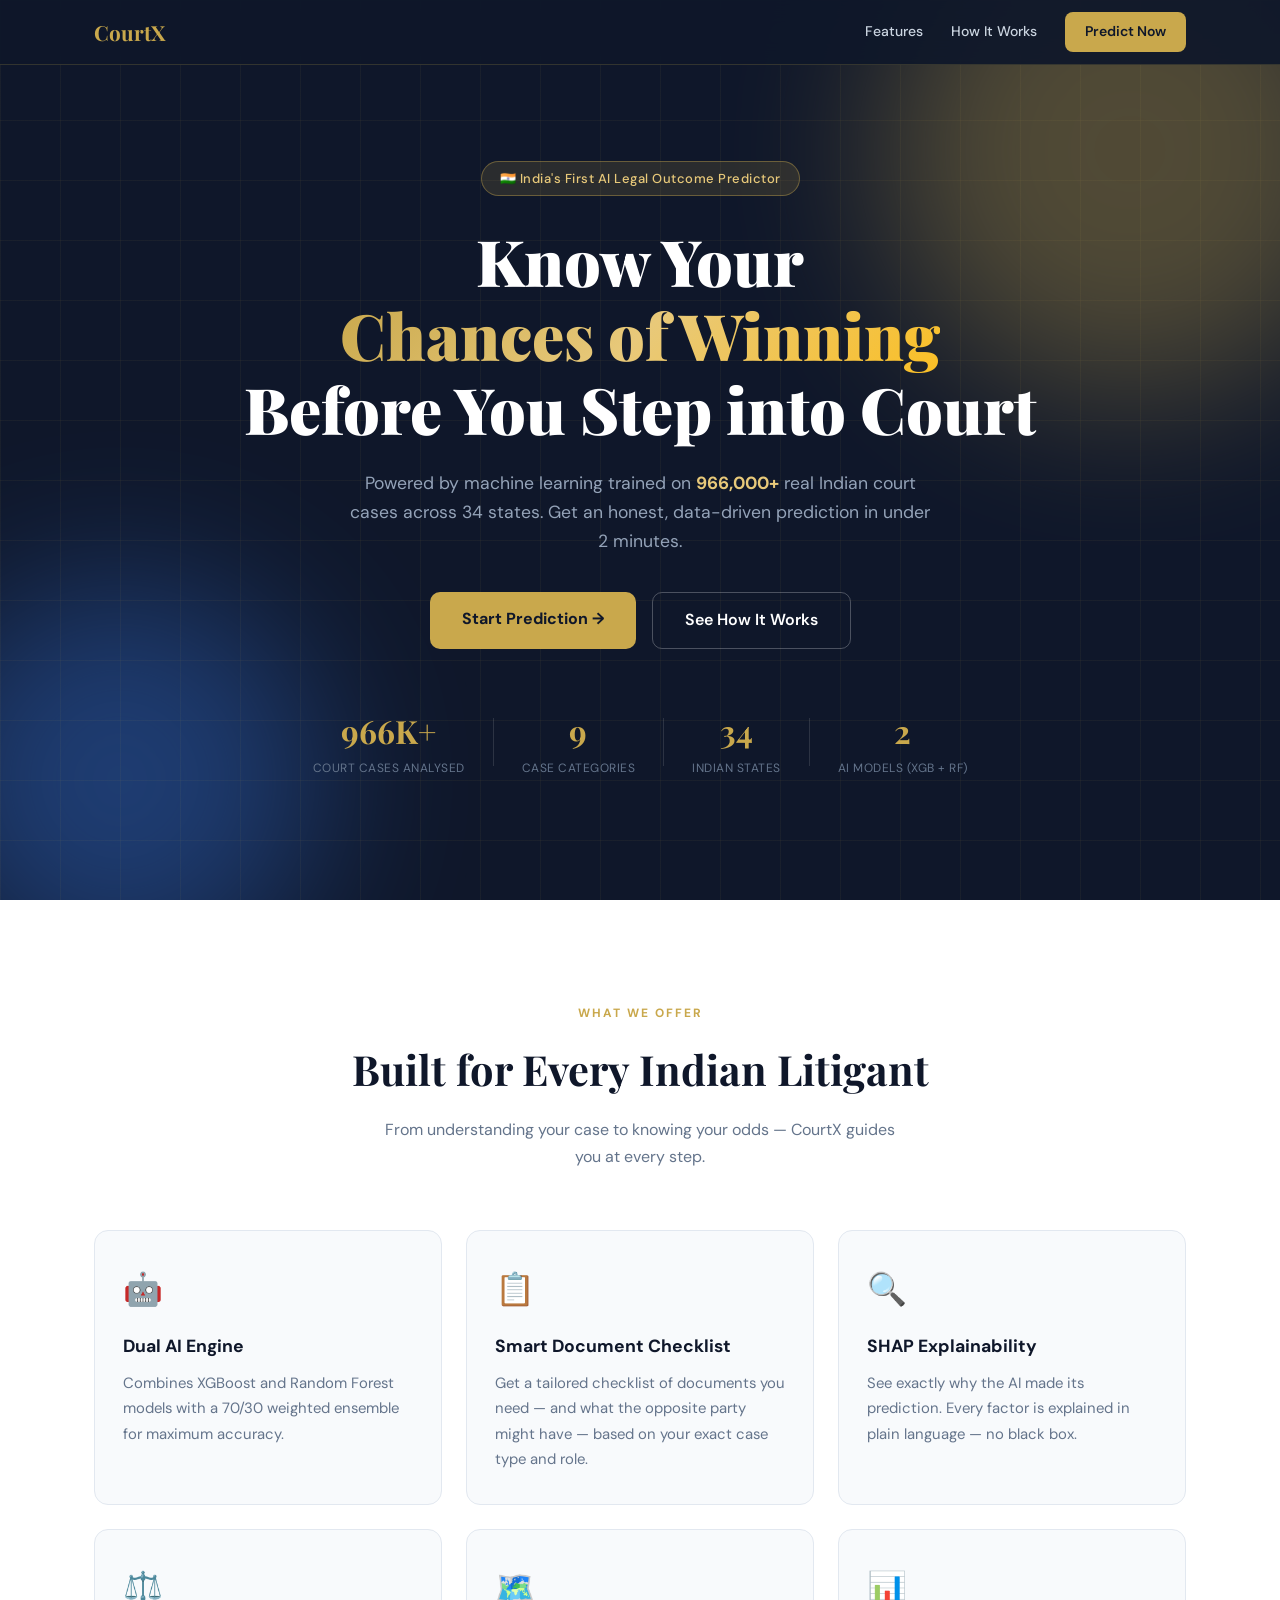
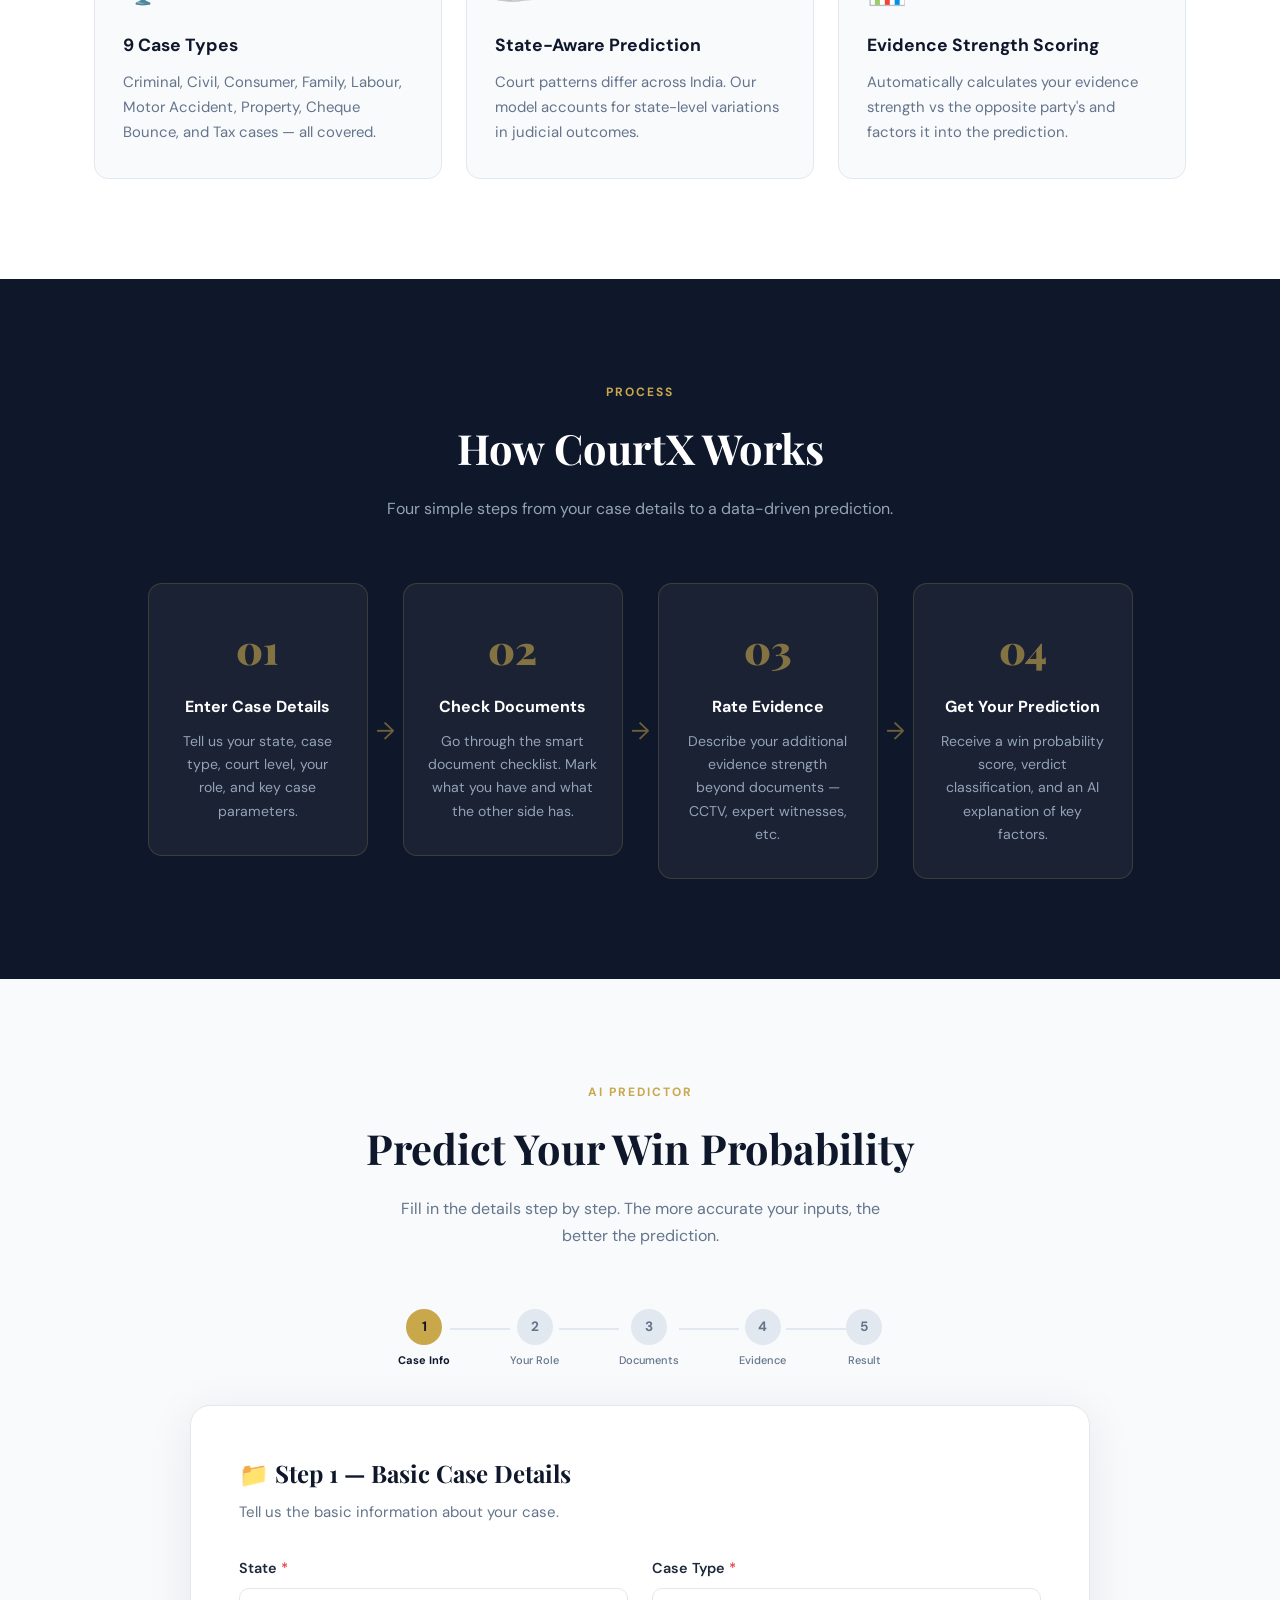
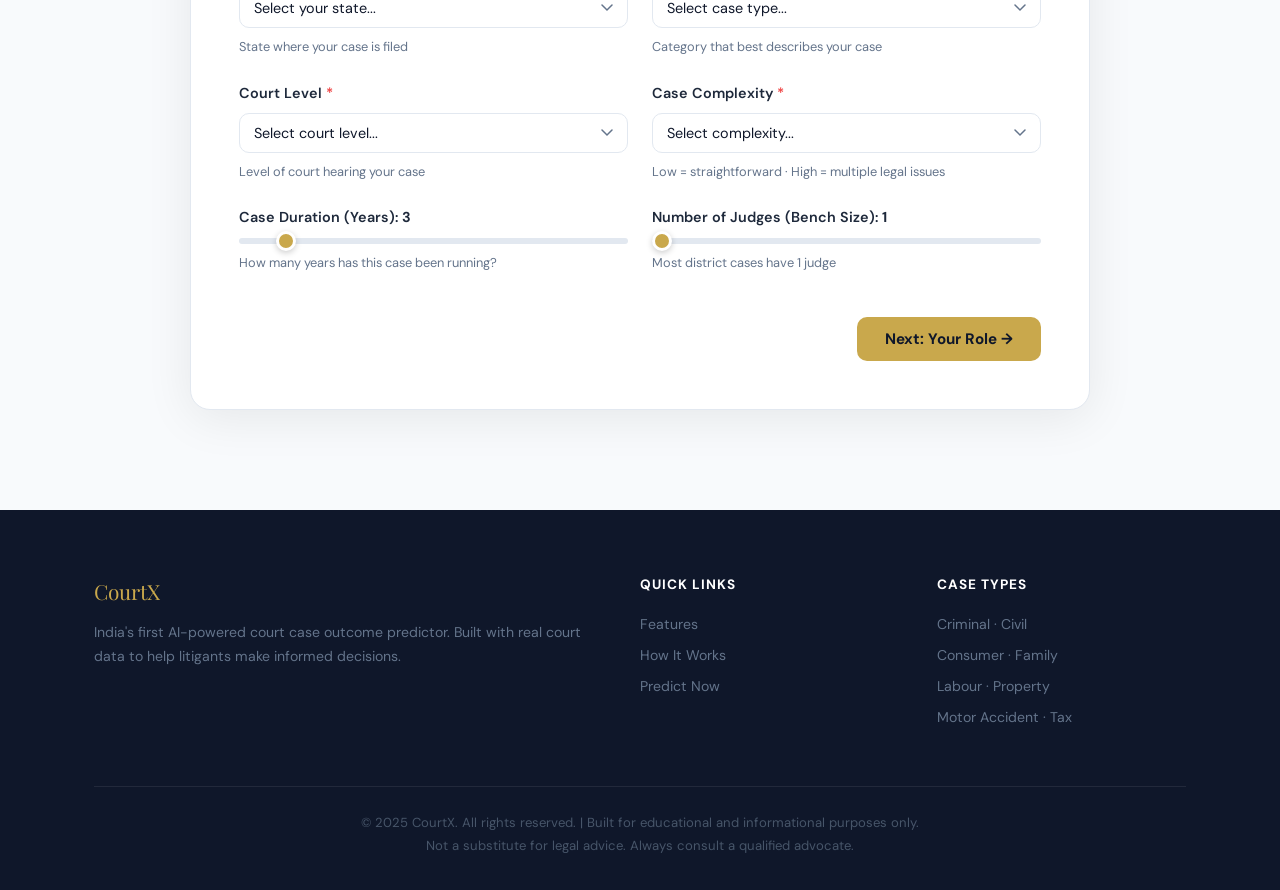
==== commit 531cf4df: "updated project" ====
--- a/templates/index.html
+++ b/templates/index.html
@@ -14,7 +14,7 @@
   <!-- ══ NAVBAR ══ -->
   <nav class="navbar">
     <div class="nav-inner">
-      <a class="nav-logo" href="#">⚖️ CourtX</a>
+      <a class="nav-logo" href="#">CourtX</a>
       <div class="nav-links">
         <a href="#features">Features</a>
         <a href="#how-it-works">How It Works</a>
@@ -423,7 +423,7 @@
     <div class="container">
       <div class="footer-top">
         <div class="footer-brand">
-          <span class="footer-logo">⚖️ CourtX</span>
+          <span class="footer-logo">CourtX</span>
           <p>India's first AI-powered court case outcome predictor. Built with real court data to help litigants make informed decisions.</p>
         </div>
         <div class="footer-links">
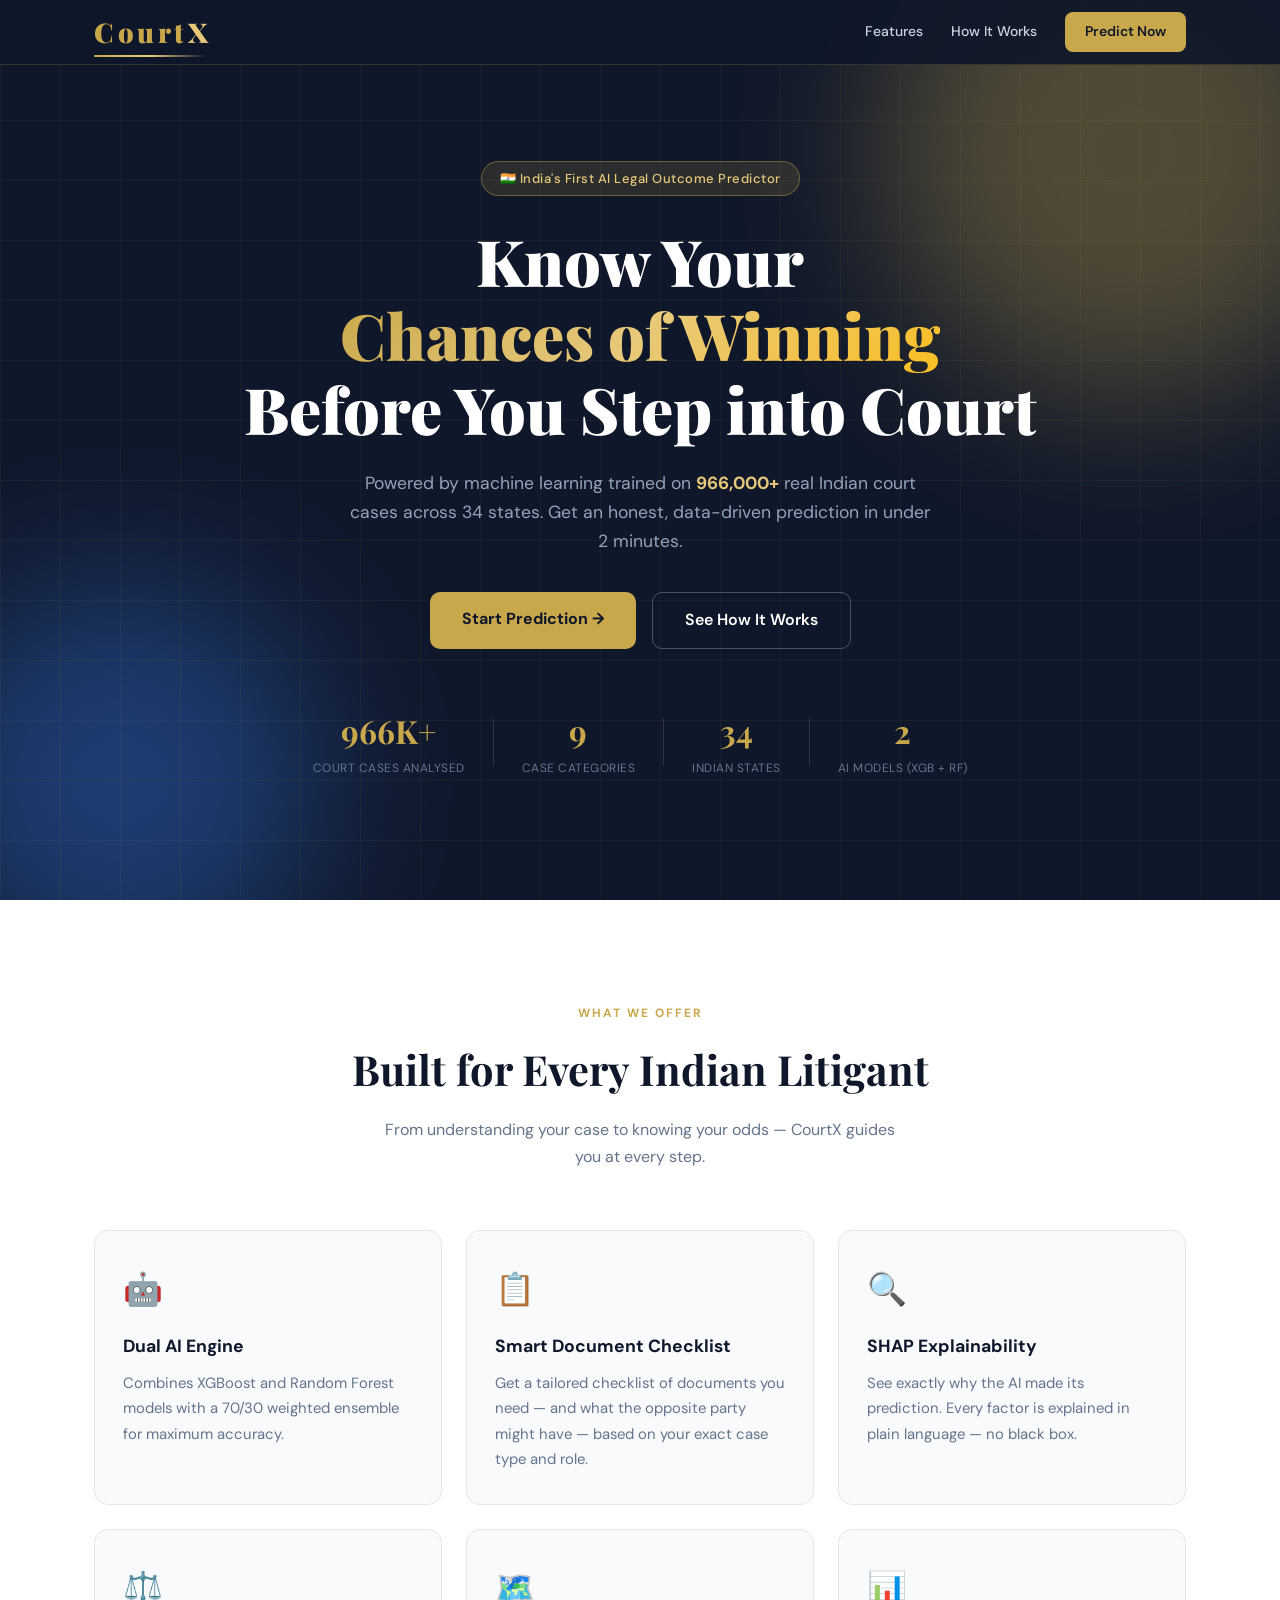
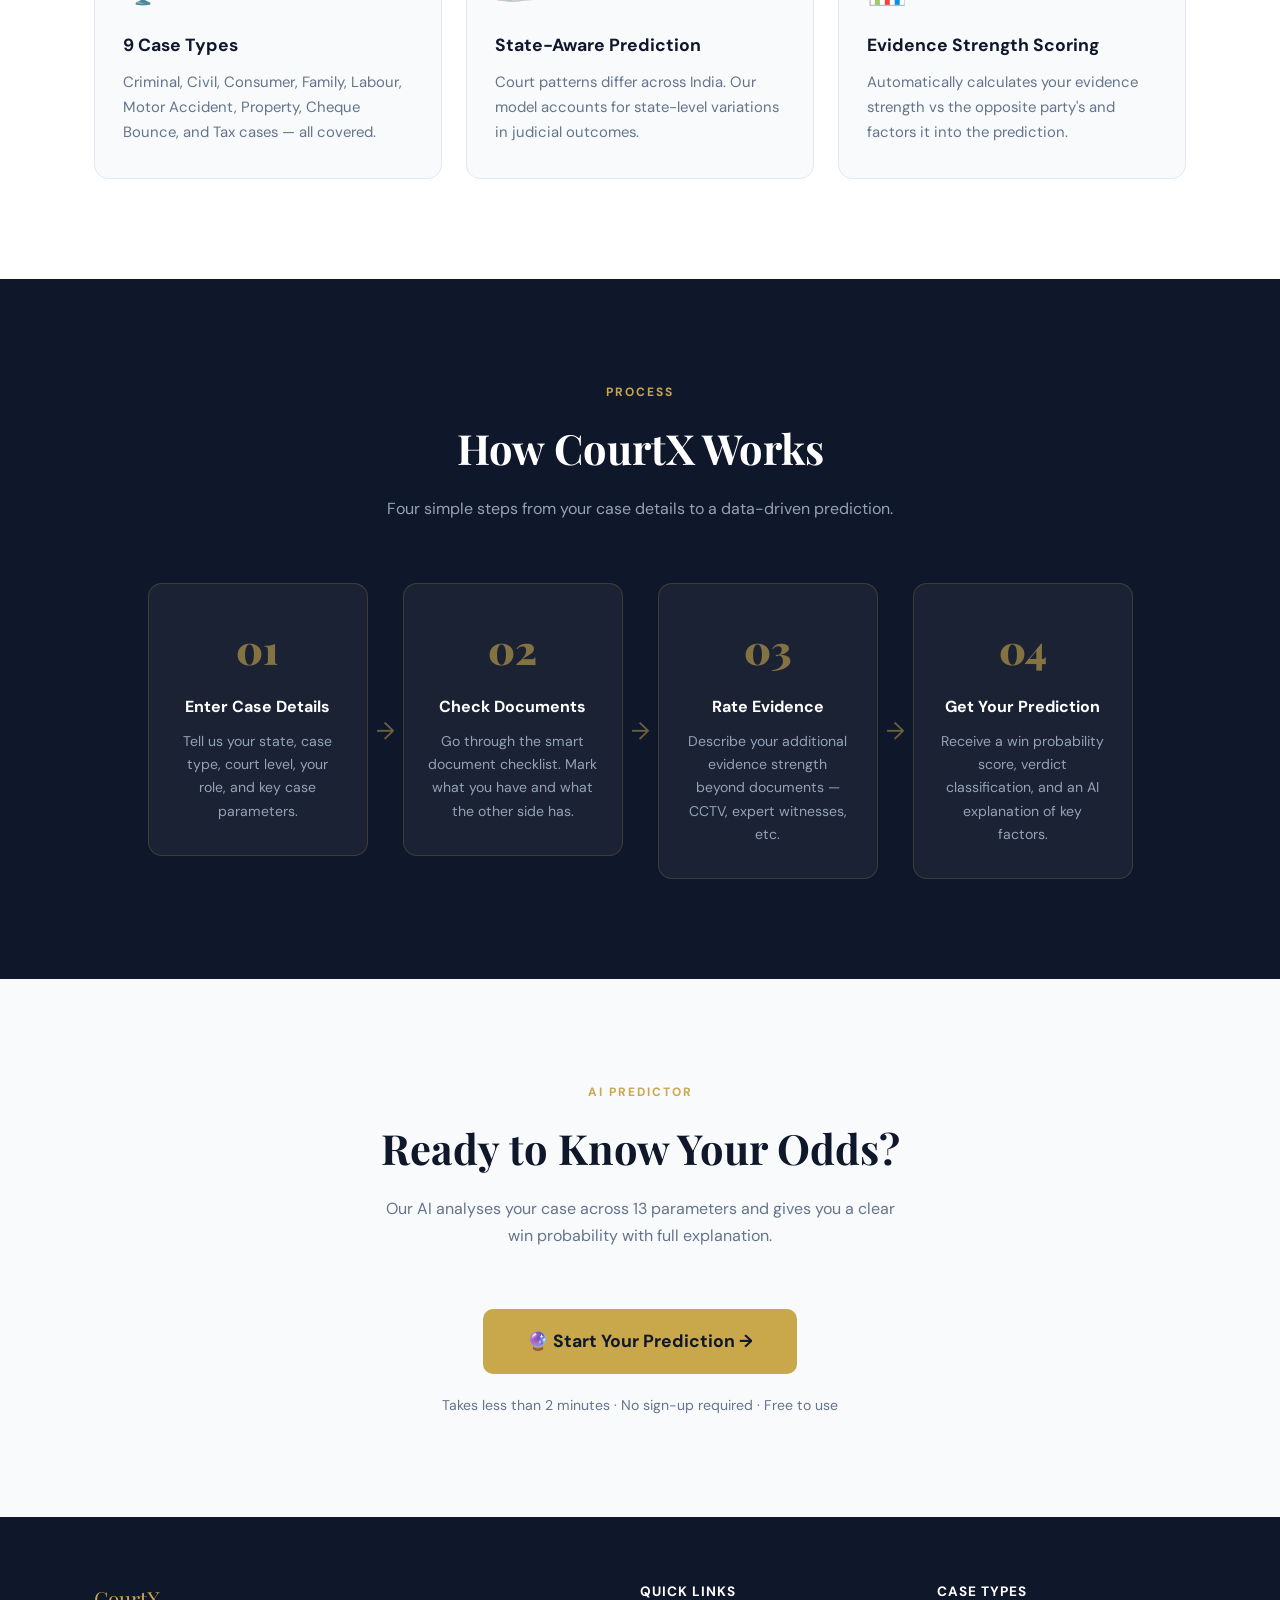
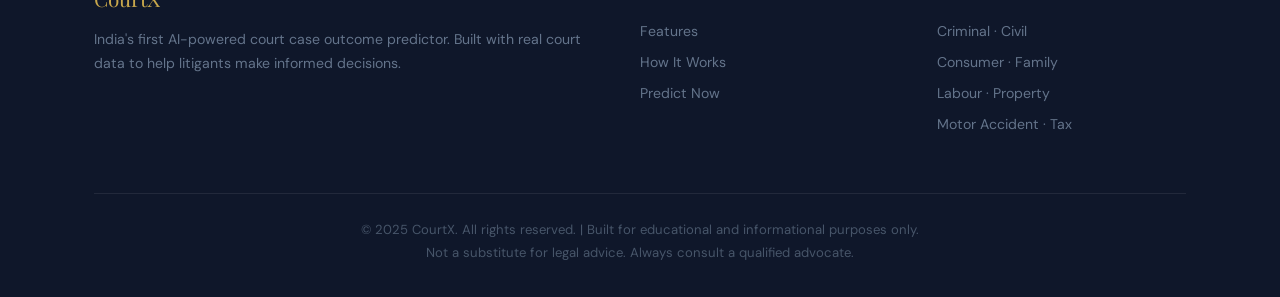
==== commit eb9b93db: "updated project" ====
--- a/templates/index.html
+++ b/templates/index.html
@@ -8,17 +8,85 @@
   <link rel="preconnect" href="https://fonts.gstatic.com" crossorigin />
   <link href="https://fonts.googleapis.com/css2?family=Playfair+Display:wght@700;900&family=DM+Sans:wght@300;400;500;600&display=swap" rel="stylesheet" />
   <link rel="stylesheet" href="/static/css/style.css" />
+
+  <style>
+    /* ── Animated CourtX Logo ── */
+    .nav-logo {
+      font-family: 'Playfair Display', serif;
+      font-size: 1.7rem !important;
+      font-weight: 900;
+      color: var(--gold);
+      text-decoration: none;
+      letter-spacing: -0.5px;
+      position: relative;
+      display: inline-flex;
+      align-items: center;
+      gap: 4px;
+    }
+
+    /* Each letter animates in individually */
+    .nav-logo .letter {
+      display: inline-block;
+      opacity: 0;
+      transform: translateY(-18px) rotate(-8deg);
+      animation: letterDrop 0.5s cubic-bezier(0.34, 1.56, 0.64, 1) forwards;
+    }
+    .nav-logo .letter-x {
+      color: var(--gold-lt);
+      animation: letterDropX 0.5s cubic-bezier(0.34, 1.56, 0.64, 1) forwards;
+    }
+    @keyframes letterDrop {
+      to { opacity: 1; transform: translateY(0) rotate(0deg); }
+    }
+    @keyframes letterDropX {
+      0%   { opacity: 0; transform: translateY(-18px) rotate(-8deg) scale(0.7); }
+      100% { opacity: 1; transform: translateY(0) rotate(0deg) scale(1); }
+    }
+
+    /* Underline glow effect */
+    .nav-logo::after {
+      content: '';
+      position: absolute;
+      bottom: -3px; left: 0; right: 0;
+      height: 2px;
+      background: linear-gradient(90deg, var(--gold), var(--gold-lt), transparent);
+      border-radius: 99px;
+      transform: scaleX(0);
+      transform-origin: left;
+      animation: logoUnderline 0.6s ease 0.8s forwards;
+    }
+    @keyframes logoUnderline {
+      to { transform: scaleX(1); }
+    }
+
+    /* Hover glow */
+    .nav-logo:hover { text-shadow: 0 0 24px rgba(201,168,76,0.5); }
+
+    /* Nav — logo on left, links on right — standard layout */
+    .nav-inner {
+      display: flex;
+      align-items: center;
+      justify-content: space-between;
+    }
+  </style>
 </head>
 <body>
 
   <!-- ══ NAVBAR ══ -->
   <nav class="navbar">
     <div class="nav-inner">
-      <a class="nav-logo" href="#">CourtX</a>
+      <a class="nav-logo" href="#">
+        <span class="letter" style="animation-delay:0.05s">C</span>
+        <span class="letter" style="animation-delay:0.12s">o</span>
+        <span class="letter" style="animation-delay:0.19s">u</span>
+        <span class="letter" style="animation-delay:0.26s">r</span>
+        <span class="letter" style="animation-delay:0.33s">t</span>
+        <span class="letter letter-x" style="animation-delay:0.42s">X</span>
+      </a>
       <div class="nav-links">
         <a href="#features">Features</a>
         <a href="#how-it-works">How It Works</a>
-        <a href="#predictor" class="nav-cta">Predict Now</a>
+        <a href="/predict" class="nav-cta">Predict Now</a>
       </div>
     </div>
   </nav>
@@ -39,7 +107,7 @@
         Powered by machine learning trained on <strong>966,000+</strong> real Indian court cases across 34 states. Get an honest, data-driven prediction in under 2 minutes.
       </p>
       <div class="hero-actions">
-        <a href="#predictor" class="btn-primary">Start Prediction →</a>
+        <a href="/predict" class="btn-primary">Start Prediction →</a>
         <a href="#how-it-works" class="btn-ghost">See How It Works</a>
       </div>
       <div class="hero-stats">
@@ -133,288 +201,18 @@
     </div>
   </section>
 
-  <!-- ══ PREDICTOR ══ -->
-  <section class="predictor-section" id="predictor">
-    <div class="container">
+  <!-- ══ CTA SECTION (replaces predictor on home page) ══ -->
+  <section style="padding: 100px 0; background: var(--light);">
+    <div class="container" style="text-align:center;">
       <div class="section-header">
         <span class="section-tag">AI Predictor</span>
-        <h2>Predict Your Win Probability</h2>
-        <p>Fill in the details step by step. The more accurate your inputs, the better the prediction.</p>
-      </div>
-
-      <!-- Progress Bar -->
-      <div class="progress-bar-wrap">
-        <div class="progress-steps">
-          <div class="ps active" data-step="1"><span class="ps-num">1</span><span class="ps-label">Case Info</span></div>
-          <div class="ps-line"></div>
-          <div class="ps" data-step="2"><span class="ps-num">2</span><span class="ps-label">Your Role</span></div>
-          <div class="ps-line"></div>
-          <div class="ps" data-step="3"><span class="ps-num">3</span><span class="ps-label">Documents</span></div>
-          <div class="ps-line"></div>
-          <div class="ps" data-step="4"><span class="ps-num">4</span><span class="ps-label">Evidence</span></div>
-          <div class="ps-line"></div>
-          <div class="ps" data-step="5"><span class="ps-num">5</span><span class="ps-label">Result</span></div>
-        </div>
-      </div>
-
-      <div class="predictor-card">
-
-        <!-- STEP 1: BASIC CASE DETAILS -->
-        <div class="form-step active" id="step-1">
-          <h3 class="step-title">📁 Step 1 — Basic Case Details</h3>
-          <p class="step-desc">Tell us the basic information about your case.</p>
-          <div class="form-grid">
-            <div class="form-group">
-              <label>State <span class="req">*</span></label>
-              <select id="state"><option value="">Select your state...</option></select>
-              <span class="hint">State where your case is filed</span>
-            </div>
-            <div class="form-group">
-              <label>Case Type <span class="req">*</span></label>
-              <select id="case_type"><option value="">Select case type...</option></select>
-              <span class="hint">Category that best describes your case</span>
-            </div>
-            <div class="form-group">
-              <label>Court Level <span class="req">*</span></label>
-              <select id="court_level">
-                <option value="">Select court level...</option>
-                <option>District Court</option>
-                <option>High Court</option>
-                <option>Supreme Court</option>
-              </select>
-              <span class="hint">Level of court hearing your case</span>
-            </div>
-            <div class="form-group">
-              <label>Case Complexity <span class="req">*</span></label>
-              <select id="case_complexity">
-                <option value="">Select complexity...</option>
-                <option>Low</option>
-                <option>Medium</option>
-                <option>High</option>
-              </select>
-              <span class="hint">Low = straightforward · High = multiple legal issues</span>
-            </div>
-            <div class="form-group">
-              <label>Case Duration (Years): <strong id="duration_val">3</strong></label>
-              <input type="range" id="case_duration_years" min="0" max="30" value="3" />
-              <span class="hint">How many years has this case been running?</span>
-            </div>
-            <div class="form-group">
-              <label>Number of Judges (Bench Size): <strong id="bench_val">1</strong></label>
-              <input type="range" id="bench_size" min="1" max="5" value="1" />
-              <span class="hint">Most district cases have 1 judge</span>
-            </div>
-          </div>
-          <div class="step-actions">
-            <button class="btn-next" onclick="goStep(2)">Next: Your Role →</button>
-          </div>
-        </div>
-
-        <!-- STEP 2: ROLE & LEGAL INFO -->
-        <div class="form-step" id="step-2">
-          <h3 class="step-title">👤 Step 2 — Your Role & Legal Info</h3>
-          <p class="step-desc">Tell us about your side in the case and legal support available.</p>
-          <div class="form-grid">
-            <div class="form-group full-width">
-              <label>Your Role in This Case <span class="req">*</span></label>
-              <div id="role-options" class="role-cards"></div>
-              <span class="hint">Select the side you are on</span>
-            </div>
-            <div class="form-group">
-              <label>Opposite Party's Lawyer Experience <span class="req">*</span></label>
-              <div class="option-pills" id="opp_lawyer">
-                <div class="pill" data-val="Junior">Junior<small>&lt;5 yrs</small></div>
-                <div class="pill" data-val="Mid-level">Mid-level<small>5–10 yrs</small></div>
-                <div class="pill" data-val="Senior">Senior<small>10–20 yrs</small></div>
-                <div class="pill" data-val="Expert">Expert<small>20+ yrs</small></div>
-              </div>
-            </div>
-            <div class="form-group">
-              <label>Do You Have Legal Aid?</label>
-              <div class="option-pills" id="legal_aid">
-                <div class="pill" data-val="Yes">✅ Yes</div>
-                <div class="pill" data-val="No">❌ No</div>
-              </div>
-              <span class="hint">Access to a lawyer or government legal help</span>
-            </div>
-            <div class="form-group">
-              <label>Has a Settlement Been Attempted?</label>
-              <div class="option-pills" id="settlement_attempted">
-                <div class="pill" data-val="Yes">Yes</div>
-                <div class="pill" data-val="No">No</div>
-              </div>
-              <span class="hint">Any out-of-court resolution attempt?</span>
-            </div>
-            <div class="form-group">
-              <label>Number of Witnesses: <strong id="witness_val">2</strong></label>
-              <input type="range" id="num_witnesses" min="0" max="20" value="2" />
-              <span class="hint">Total witnesses who can testify in your case</span>
-            </div>
-            <div class="form-group">
-              <label>Cited Cases (Precedents): <strong id="cited_val">3</strong></label>
-              <input type="range" id="num_cited_cases" min="0" max="20" value="3" />
-              <span class="hint">Previous court judgments referenced in your case</span>
-            </div>
-          </div>
-          <div class="step-actions">
-            <button class="btn-back" onclick="goStep(1)">← Back</button>
-            <button class="btn-next" onclick="goStep(3)">Next: Documents →</button>
-          </div>
-        </div>
-
-        <!-- STEP 3: DOCUMENTS -->
-        <div class="form-step" id="step-3">
-          <h3 class="step-title">📄 Step 3 — Document Checklist</h3>
-          <p class="step-desc">Check all documents that are currently available. This calculates your evidence strength.</p>
-          <div class="doc-grid">
-            <div class="doc-col">
-              <div class="doc-col-header your-docs">
-                <span>📁 Your Documents</span>
-                <span class="doc-count" id="your-doc-count">0 / 0</span>
-              </div>
-              <div id="your-docs-list" class="doc-list"></div>
-              <div class="doc-progress-wrap">
-                <div class="doc-progress-bar" id="your-progress-bar" style="width:0%"></div>
-              </div>
-              <span class="doc-pct" id="your-pct">0% document strength</span>
-            </div>
-            <div class="doc-col">
-              <div class="doc-col-header opp-docs">
-                <span>📁 Opposite Party's Documents</span>
-                <span class="doc-count" id="opp-doc-count">0 / 0</span>
-              </div>
-              <div id="opp-docs-list" class="doc-list"></div>
-              <div class="doc-progress-wrap">
-                <div class="doc-progress-bar opp" id="opp-progress-bar" style="width:0%"></div>
-              </div>
-              <span class="doc-pct" id="opp-pct">0% document strength</span>
-            </div>
-          </div>
-          <div class="step-actions">
-            <button class="btn-back" onclick="goStep(2)">← Back</button>
-            <button class="btn-next" onclick="goStep(4)">Next: Evidence →</button>
-          </div>
-        </div>
-
-        <!-- STEP 4: EVIDENCE -->
-        <div class="form-step" id="step-4">
-          <h3 class="step-title">🔍 Step 4 — Additional Evidence</h3>
-          <p class="step-desc">Evidence beyond documents — CCTV, expert witnesses, digital records, audio/video proof, etc.</p>
-          <div class="form-grid">
-            <div class="form-group">
-              <label>Your Additional Evidence</label>
-              <div class="evidence-cards" id="your-evidence">
-                <div class="ev-card" data-val="None"><div class="ev-icon">🚫</div><strong>None</strong><small>No additional proof beyond documents</small></div>
-                <div class="ev-card" data-val="Weak"><div class="ev-icon">🔸</div><strong>Weak</strong><small>Little supporting proof available</small></div>
-                <div class="ev-card" data-val="Medium"><div class="ev-icon">🔶</div><strong>Medium</strong><small>Some solid corroborating proof</small></div>
-                <div class="ev-card" data-val="Strong"><div class="ev-icon">💎</div><strong>Strong</strong><small>Clear, hard-to-dispute evidence</small></div>
-              </div>
-            </div>
-            <div class="form-group">
-              <label>Opposite Party's Additional Evidence</label>
-              <div class="evidence-cards" id="opp-evidence">
-                <div class="ev-card" data-val="None"><div class="ev-icon">🚫</div><strong>None</strong><small>No additional proof from opposite party</small></div>
-                <div class="ev-card" data-val="Weak"><div class="ev-icon">🔸</div><strong>Weak</strong><small>Limited additional proof</small></div>
-                <div class="ev-card" data-val="Medium"><div class="ev-icon">🔶</div><strong>Medium</strong><small>Moderate corroborating evidence</small></div>
-                <div class="ev-card" data-val="Strong"><div class="ev-icon">💎</div><strong>Strong</strong><small>Strong counter-evidence available</small></div>
-              </div>
-            </div>
-          </div>
-          <div class="evidence-score-box" id="ev-score-box">
-            <div class="ev-score-label">Net Evidence Score</div>
-            <div class="ev-score-detail" id="ev-score-detail">Select options above to see your score</div>
-          </div>
-          <div class="step-actions">
-            <button class="btn-back" onclick="goStep(3)">← Back</button>
-            <button class="btn-predict" onclick="submitPrediction()">🔮 Predict Win Probability</button>
-          </div>
-        </div>
-
-        <!-- STEP 5: RESULT -->
-        <div class="form-step" id="step-5">
-          <h3 class="step-title">🏛️ Your Prediction Result</h3>
-          <div id="result-loading" class="result-loading">
-            <div class="spinner"></div>
-            <p>Analysing your case with AI models...</p>
-          </div>
-          <div id="result-content" style="display:none">
-            <!-- Gauge -->
-            <div class="gauge-section">
-              <svg class="gauge-svg" viewBox="0 0 300 180" xmlns="http://www.w3.org/2000/svg">
-                <defs>
-                  <linearGradient id="gaugeGrad" x1="0%" y1="0%" x2="100%" y2="0%">
-                    <stop offset="0%"   stop-color="#ef4444"/>
-                    <stop offset="50%"  stop-color="#f59e0b"/>
-                    <stop offset="100%" stop-color="#22c55e"/>
-                  </linearGradient>
-                </defs>
-                <!-- Track -->
-                <path d="M 20 160 A 130 130 0 0 1 280 160" fill="none" stroke="#e5e7eb" stroke-width="22" stroke-linecap="round"/>
-                <!-- Fill -->
-                <path id="gauge-fill" d="M 20 160 A 130 130 0 0 1 280 160" fill="none" stroke="url(#gaugeGrad)" stroke-width="22" stroke-linecap="round" stroke-dasharray="0 408"/>
-                <!-- Needle -->
-                <line id="gauge-needle" x1="150" y1="160" x2="150" y2="40" stroke="#1e293b" stroke-width="3" stroke-linecap="round"/>
-                <circle cx="150" cy="160" r="8" fill="#1e293b"/>
-                <!-- Labels -->
-                <text x="14"  y="178" font-size="11" fill="#6b7280">0</text>
-                <text x="136" y="22"  font-size="11" fill="#6b7280">50</text>
-                <text x="272" y="178" font-size="11" fill="#6b7280">100</text>
-              </svg>
-              <div class="gauge-pct" id="gauge-pct">—</div>
-              <div class="gauge-verdict" id="gauge-verdict">—</div>
-            </div>
-
-            <!-- Score cards -->
-            <div class="score-row">
-              <div class="score-card">
-                <span class="score-label">Win Probability</span>
-                <span class="score-val" id="res-prob">—</span>
-              </div>
-              <div class="score-card">
-                <span class="score-label">XGBoost Model</span>
-                <span class="score-val" id="res-xgb">—</span>
-              </div>
-              <div class="score-card">
-                <span class="score-label">Random Forest</span>
-                <span class="score-val" id="res-rf">—</span>
-              </div>
-              <div class="score-card">
-                <span class="score-label">Verdict</span>
-                <span class="score-val verdict-badge" id="res-verdict">—</span>
-              </div>
-            </div>
-
-            <!-- Key Factors -->
-            <div class="factors-grid">
-              <div class="factor-box positive">
-                <h4>✅ Factors Working In Your Favour</h4>
-                <ul id="pos-factors"></ul>
-              </div>
-              <div class="factor-box negative">
-                <h4>❌ Factors Working Against You</h4>
-                <ul id="neg-factors"></ul>
-              </div>
-            </div>
-
-            <!-- SHAP Chart -->
-            <div class="shap-section">
-              <h4>Why This Prediction? — AI Explanation</h4>
-              <p class="shap-sub">Green bars help your case · Red bars hurt your case</p>
-              <div id="shap-chart" class="shap-chart"></div>
-            </div>
-
-            <!-- Disclaimer -->
-            <div class="disclaimer">
-              ⚠️ <strong>Disclaimer:</strong> CourtX provides predictions based on historical patterns from real Indian court data. This is <em>not legal advice</em>. The prediction does not guarantee any outcome. Please consult a qualified lawyer before making any legal decision.
-            </div>
-
-            <div class="step-actions">
-              <button class="btn-back" onclick="resetPredictor()">🔄 Start New Prediction</button>
-            </div>
-          </div>
-        </div>
-
-      </div><!-- /predictor-card -->
+        <h2>Ready to Know Your Odds?</h2>
+        <p>Our AI analyses your case across 13 parameters and gives you a clear win probability with full explanation.</p>
+      </div>
+      <a href="/predict" class="btn-primary" style="font-size:1.1rem; padding:18px 44px; display:inline-block;">
+        🔮 Start Your Prediction →
+      </a>
+      <p style="margin-top:20px; color:var(--slate); font-size:0.88rem;">Takes less than 2 minutes · No sign-up required · Free to use</p>
     </div>
   </section>
 
@@ -430,14 +228,14 @@
           <h5>Quick Links</h5>
           <a href="#features">Features</a>
           <a href="#how-it-works">How It Works</a>
-          <a href="#predictor">Predict Now</a>
+          <a href="/predict">Predict Now</a>
         </div>
         <div class="footer-links">
           <h5>Case Types</h5>
-          <a href="#predictor">Criminal · Civil</a>
-          <a href="#predictor">Consumer · Family</a>
-          <a href="#predictor">Labour · Property</a>
-          <a href="#predictor">Motor Accident · Tax</a>
+          <a href="/predict">Criminal · Civil</a>
+          <a href="/predict">Consumer · Family</a>
+          <a href="/predict">Labour · Property</a>
+          <a href="/predict">Motor Accident · Tax</a>
         </div>
       </div>
       <div class="footer-bottom">
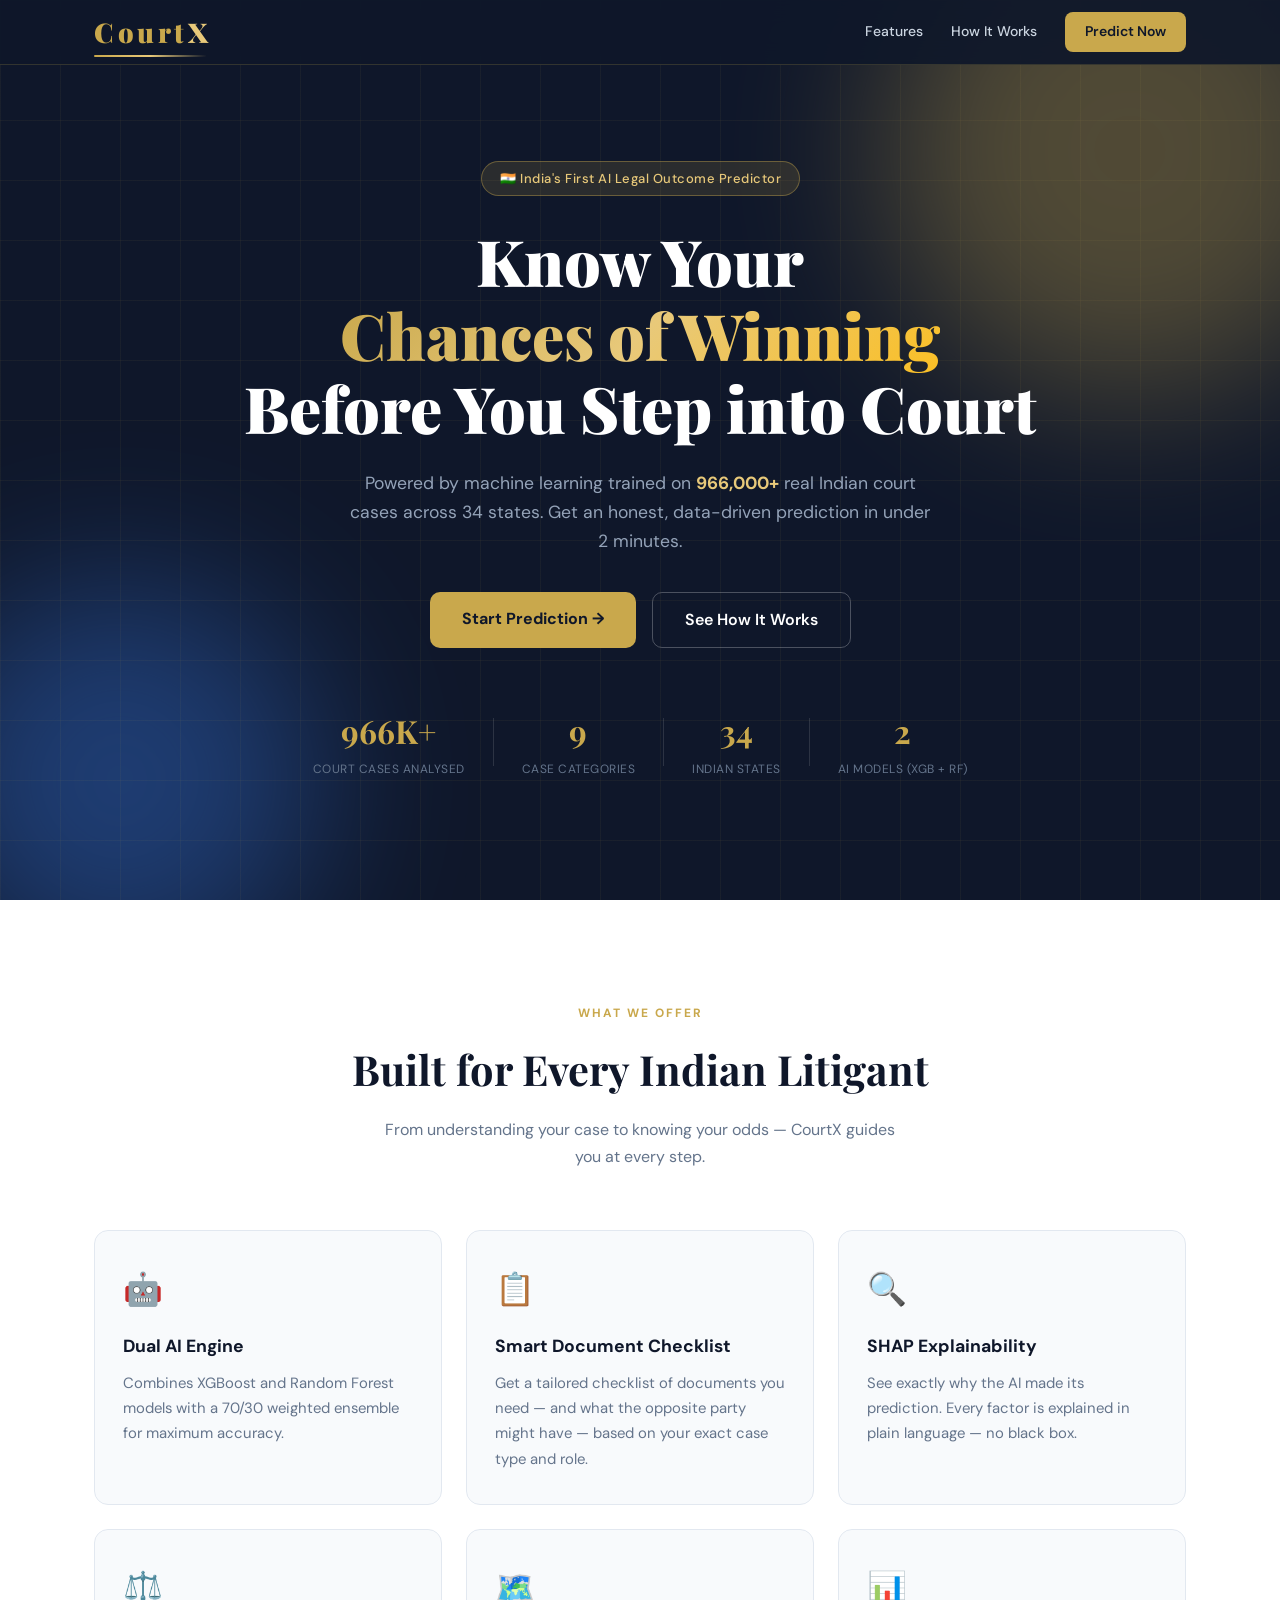
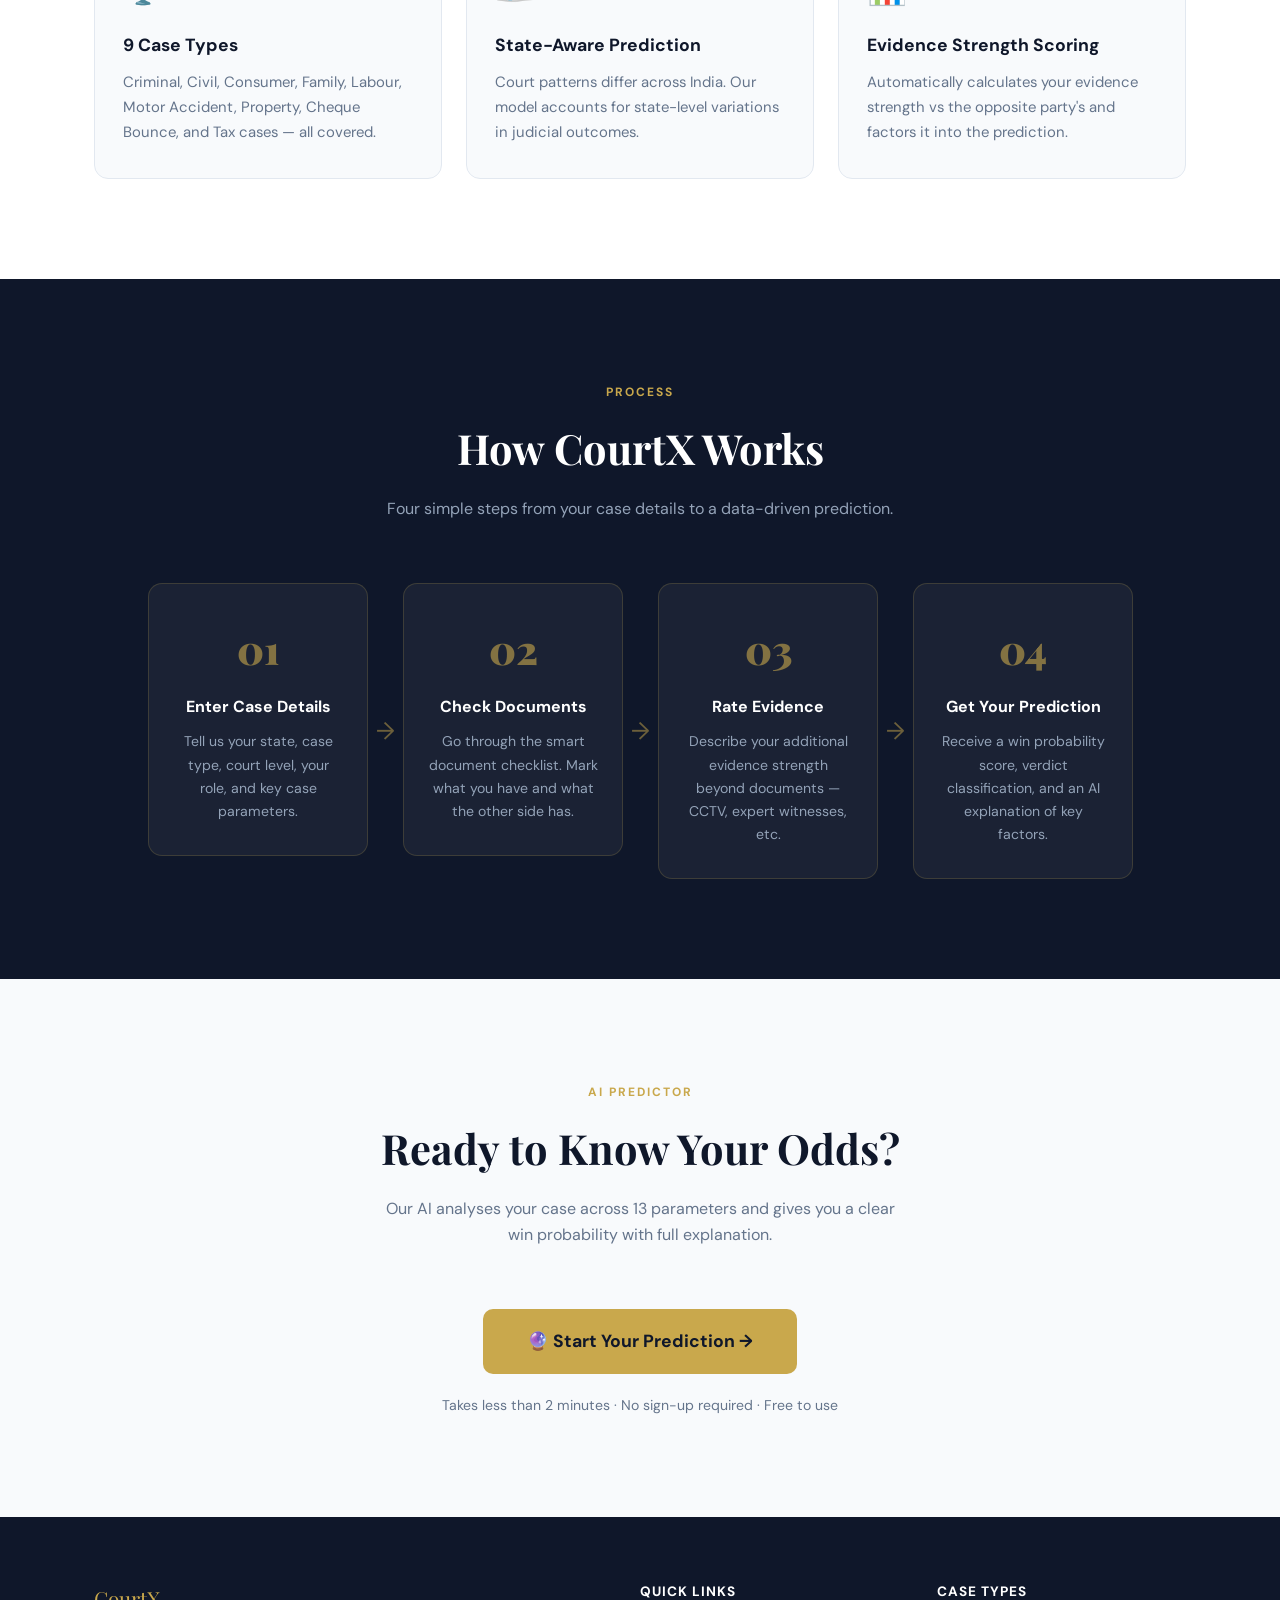
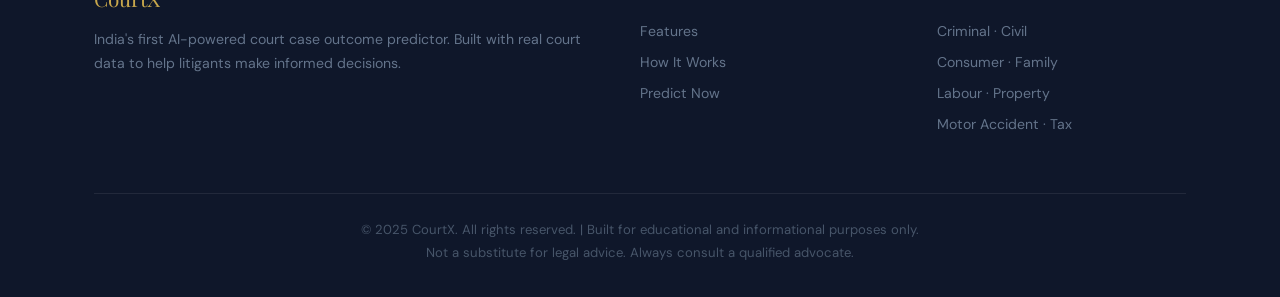
==== commit cc5e7f32: "updated project" ====
--- a/templates/index.html
+++ b/templates/index.html
@@ -98,19 +98,19 @@
       <div class="hero-orb orb2"></div>
       <div class="hero-grid"></div>
     </div>
-    <div class="hero-content">
-      <div class="hero-badge">🇮🇳 India's First AI Legal Outcome Predictor</div>
-      <h1 class="hero-title">
+    <div class="hero-content animate-parent">
+      <div class="hero-badge animate-item" style="--delay:0.28s">🇮🇳 India's First AI Legal Outcome Predictor</div>
+      <h1 class="hero-title animate-item" style="--delay:0.42s">
         Know Your<br /><span class="gradient-text">Chances of Winning</span><br />Before You Step into Court
       </h1>
-      <p class="hero-sub">
+      <p class="hero-sub animate-item" style="--delay:0.58s">
         Powered by machine learning trained on <strong>966,000+</strong> real Indian court cases across 34 states. Get an honest, data-driven prediction in under 2 minutes.
       </p>
-      <div class="hero-actions">
+      <div class="hero-actions animate-item" style="--delay:0.74s">
         <a href="/predict" class="btn-primary">Start Prediction →</a>
         <a href="#how-it-works" class="btn-ghost">See How It Works</a>
       </div>
-      <div class="hero-stats">
+      <div class="hero-stats animate-item" style="--delay:0.9s">
         <div class="stat"><span class="stat-num">966K+</span><span class="stat-label">Court Cases Analysed</span></div>
         <div class="stat-div"></div>
         <div class="stat"><span class="stat-num">9</span><span class="stat-label">Case Categories</span></div>
@@ -131,32 +131,32 @@
         <p>From understanding your case to knowing your odds — CourtX guides you at every step.</p>
       </div>
       <div class="features-grid">
-        <div class="feat-card">
+        <div class="feat-card animate-card" style="--delay:0.2s">
           <div class="feat-icon">🤖</div>
           <h3>Dual AI Engine</h3>
           <p>Combines XGBoost and Random Forest models with a 70/30 weighted ensemble for maximum accuracy.</p>
         </div>
-        <div class="feat-card">
+        <div class="feat-card animate-card" style="--delay:0.32s">
           <div class="feat-icon">📋</div>
           <h3>Smart Document Checklist</h3>
           <p>Get a tailored checklist of documents you need — and what the opposite party might have — based on your exact case type and role.</p>
         </div>
-        <div class="feat-card">
+        <div class="feat-card animate-card" style="--delay:0.44s">
           <div class="feat-icon">🔍</div>
           <h3>SHAP Explainability</h3>
           <p>See exactly why the AI made its prediction. Every factor is explained in plain language — no black box.</p>
         </div>
-        <div class="feat-card">
+        <div class="feat-card animate-card" style="--delay:0.56s">
           <div class="feat-icon">⚖️</div>
           <h3>9 Case Types</h3>
           <p>Criminal, Civil, Consumer, Family, Labour, Motor Accident, Property, Cheque Bounce, and Tax cases — all covered.</p>
         </div>
-        <div class="feat-card">
+        <div class="feat-card animate-card" style="--delay:0.68s">
           <div class="feat-icon">🗺️</div>
           <h3>State-Aware Prediction</h3>
           <p>Court patterns differ across India. Our model accounts for state-level variations in judicial outcomes.</p>
         </div>
-        <div class="feat-card">
+        <div class="feat-card animate-card" style="--delay:0.8s">
           <div class="feat-icon">📊</div>
           <h3>Evidence Strength Scoring</h3>
           <p>Automatically calculates your evidence strength vs the opposite party's and factors it into the prediction.</p>
@@ -174,25 +174,25 @@
         <p>Four simple steps from your case details to a data-driven prediction.</p>
       </div>
       <div class="steps-row">
-        <div class="step-card">
+        <div class="step-card animate-card" style="--delay:0.25s">
           <div class="step-num">01</div>
           <h4>Enter Case Details</h4>
           <p>Tell us your state, case type, court level, your role, and key case parameters.</p>
         </div>
         <div class="step-arrow">→</div>
-        <div class="step-card">
+        <div class="step-card animate-card" style="--delay:0.35s">
           <div class="step-num">02</div>
           <h4>Check Documents</h4>
           <p>Go through the smart document checklist. Mark what you have and what the other side has.</p>
         </div>
         <div class="step-arrow">→</div>
-        <div class="step-card">
+        <div class="step-card animate-card" style="--delay:0.45s">
           <div class="step-num">03</div>
           <h4>Rate Evidence</h4>
           <p>Describe your additional evidence strength beyond documents — CCTV, expert witnesses, etc.</p>
         </div>
         <div class="step-arrow">→</div>
-        <div class="step-card">
+        <div class="step-card animate-card" style="--delay:0.55s">
           <div class="step-num">04</div>
           <h4>Get Your Prediction</h4>
           <p>Receive a win probability score, verdict classification, and an AI explanation of key factors.</p>
@@ -204,15 +204,15 @@
   <!-- ══ CTA SECTION (replaces predictor on home page) ══ -->
   <section style="padding: 100px 0; background: var(--light);">
     <div class="container" style="text-align:center;">
-      <div class="section-header">
-        <span class="section-tag">AI Predictor</span>
-        <h2>Ready to Know Your Odds?</h2>
-        <p>Our AI analyses your case across 13 parameters and gives you a clear win probability with full explanation.</p>
-      </div>
-      <a href="/predict" class="btn-primary" style="font-size:1.1rem; padding:18px 44px; display:inline-block;">
+      <div class="section-header animate-parent">
+        <span class="section-tag animate-item" style="--delay:0.18s">AI Predictor</span>
+        <h2 class="animate-item" style="--delay:0.26s">Ready to Know Your Odds?</h2>
+        <p class="animate-item" style="--delay:0.34s">Our AI analyses your case across 13 parameters and gives you a clear win probability with full explanation.</p>
+      </div>
+      <a href="/predict" class="btn-primary animate-item" style="font-size:1.1rem; padding:18px 44px; display:inline-block; --delay:0.44s">
         🔮 Start Your Prediction →
       </a>
-      <p style="margin-top:20px; color:var(--slate); font-size:0.88rem;">Takes less than 2 minutes · No sign-up required · Free to use</p>
+      <p class="animate-item" style="margin-top:20px; color:var(--slate); font-size:0.88rem; --delay:0.52s">Takes less than 2 minutes · No sign-up required · Free to use</p>
     </div>
   </section>
 
--- a/static/css/style.css
+++ b/static/css/style.css
@@ -73,6 +73,37 @@
 }
 @keyframes pulse { 0%,100% { transform: scale(1); } 50% { transform: scale(1.15); } }
 
+.animate-item,
+.animate-card {
+  opacity: 0;
+  transform: translateY(20px) scale(0.98);
+}
+.animate-item {
+  animation: fadeUp 0.8s cubic-bezier(0.22, 1, 0.36, 1) forwards;
+  animation-delay: var(--delay, 0s);
+}
+.animate-card {
+  animation: cardIn 0.8s cubic-bezier(0.22, 1, 0.36, 1) forwards;
+  animation-delay: var(--delay, 0s);
+}
+@keyframes fadeUp {
+  from { opacity: 0; transform: translateY(24px) scale(0.98); }
+  to   { opacity: 1; transform: translateY(0) scale(1); }
+}
+@keyframes cardIn {
+  from { opacity: 0; transform: translateY(32px) scale(0.96); }
+  to   { opacity: 1; transform: translateY(0) scale(1); }
+}
+@media (prefers-reduced-motion: reduce) {
+  .animate-item,
+  .animate-card {
+    animation: none !important;
+    transition: none !important;
+    opacity: 1 !important;
+    transform: none !important;
+  }
+}
+
 .hero-content { position: relative; z-index: 2; text-align: center; max-width: 800px; }
 .hero-badge {
   display: inline-block; background: rgba(201,168,76,.15);
